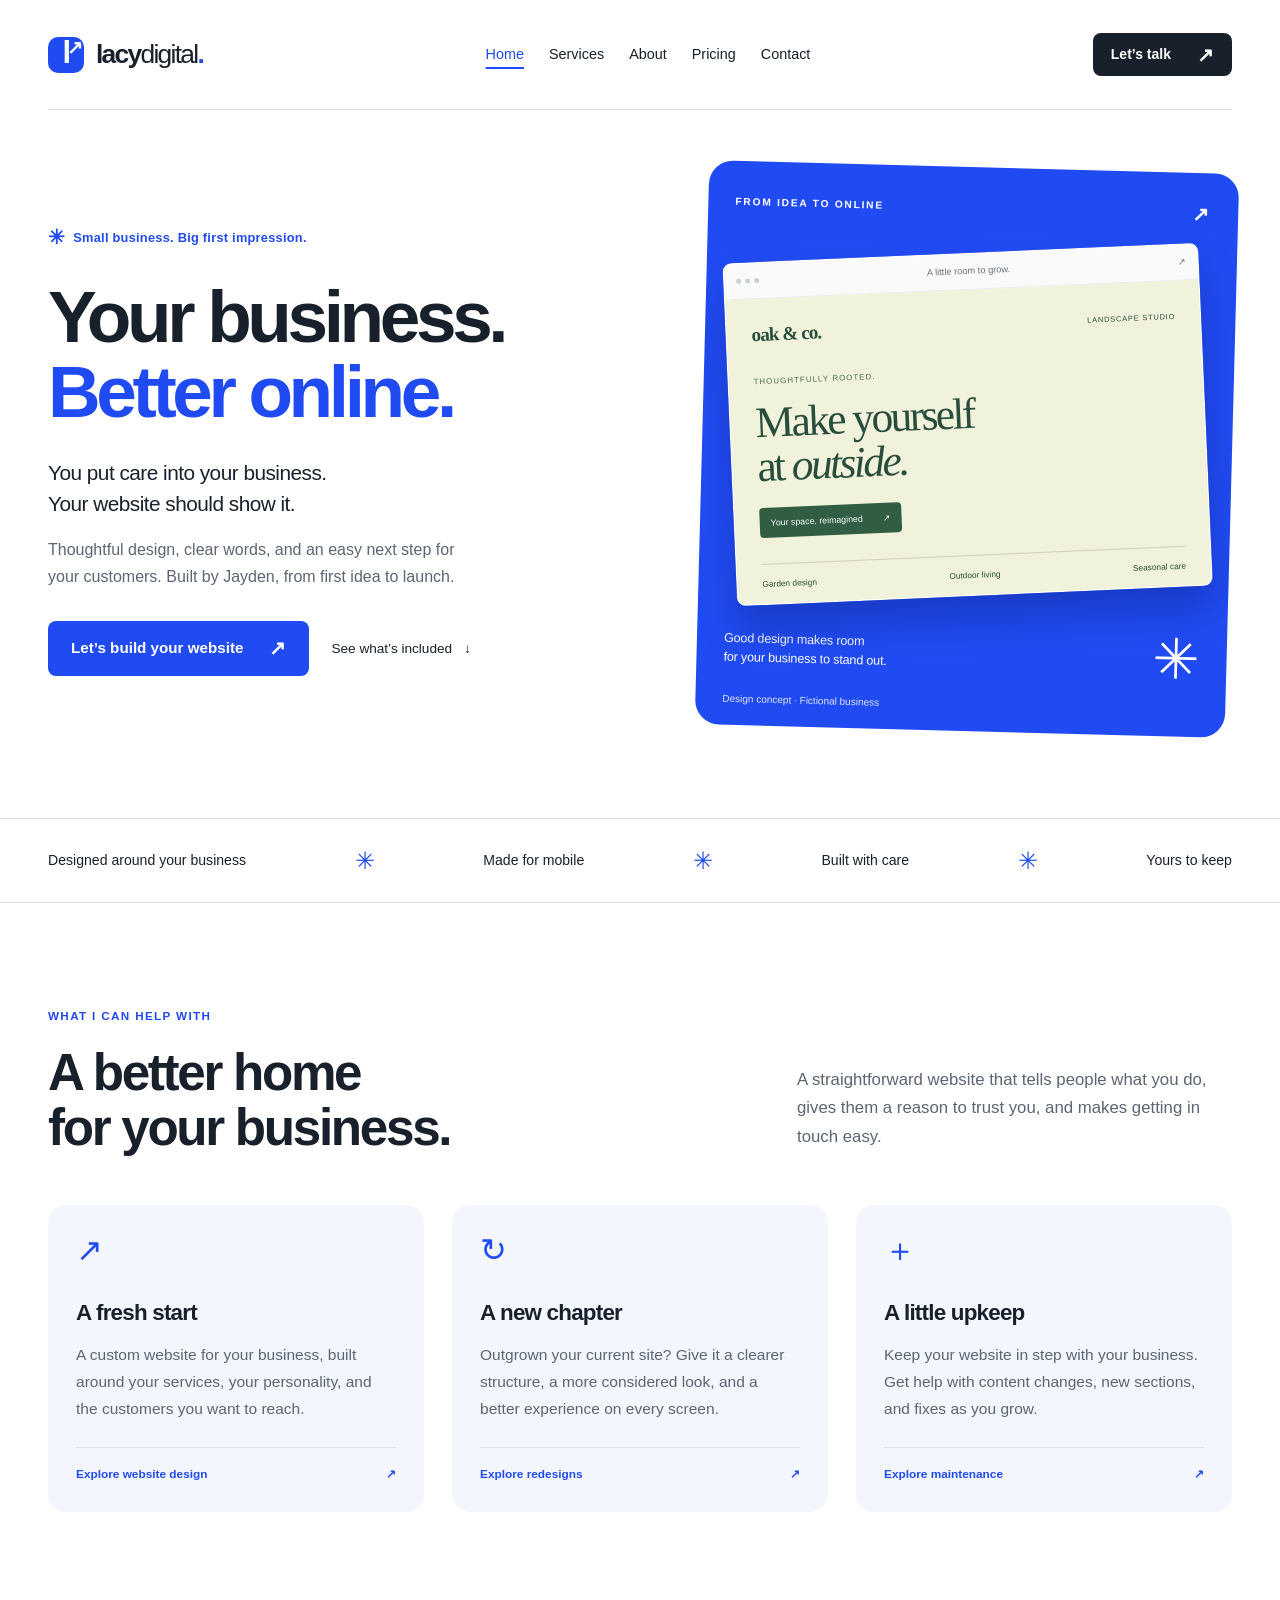
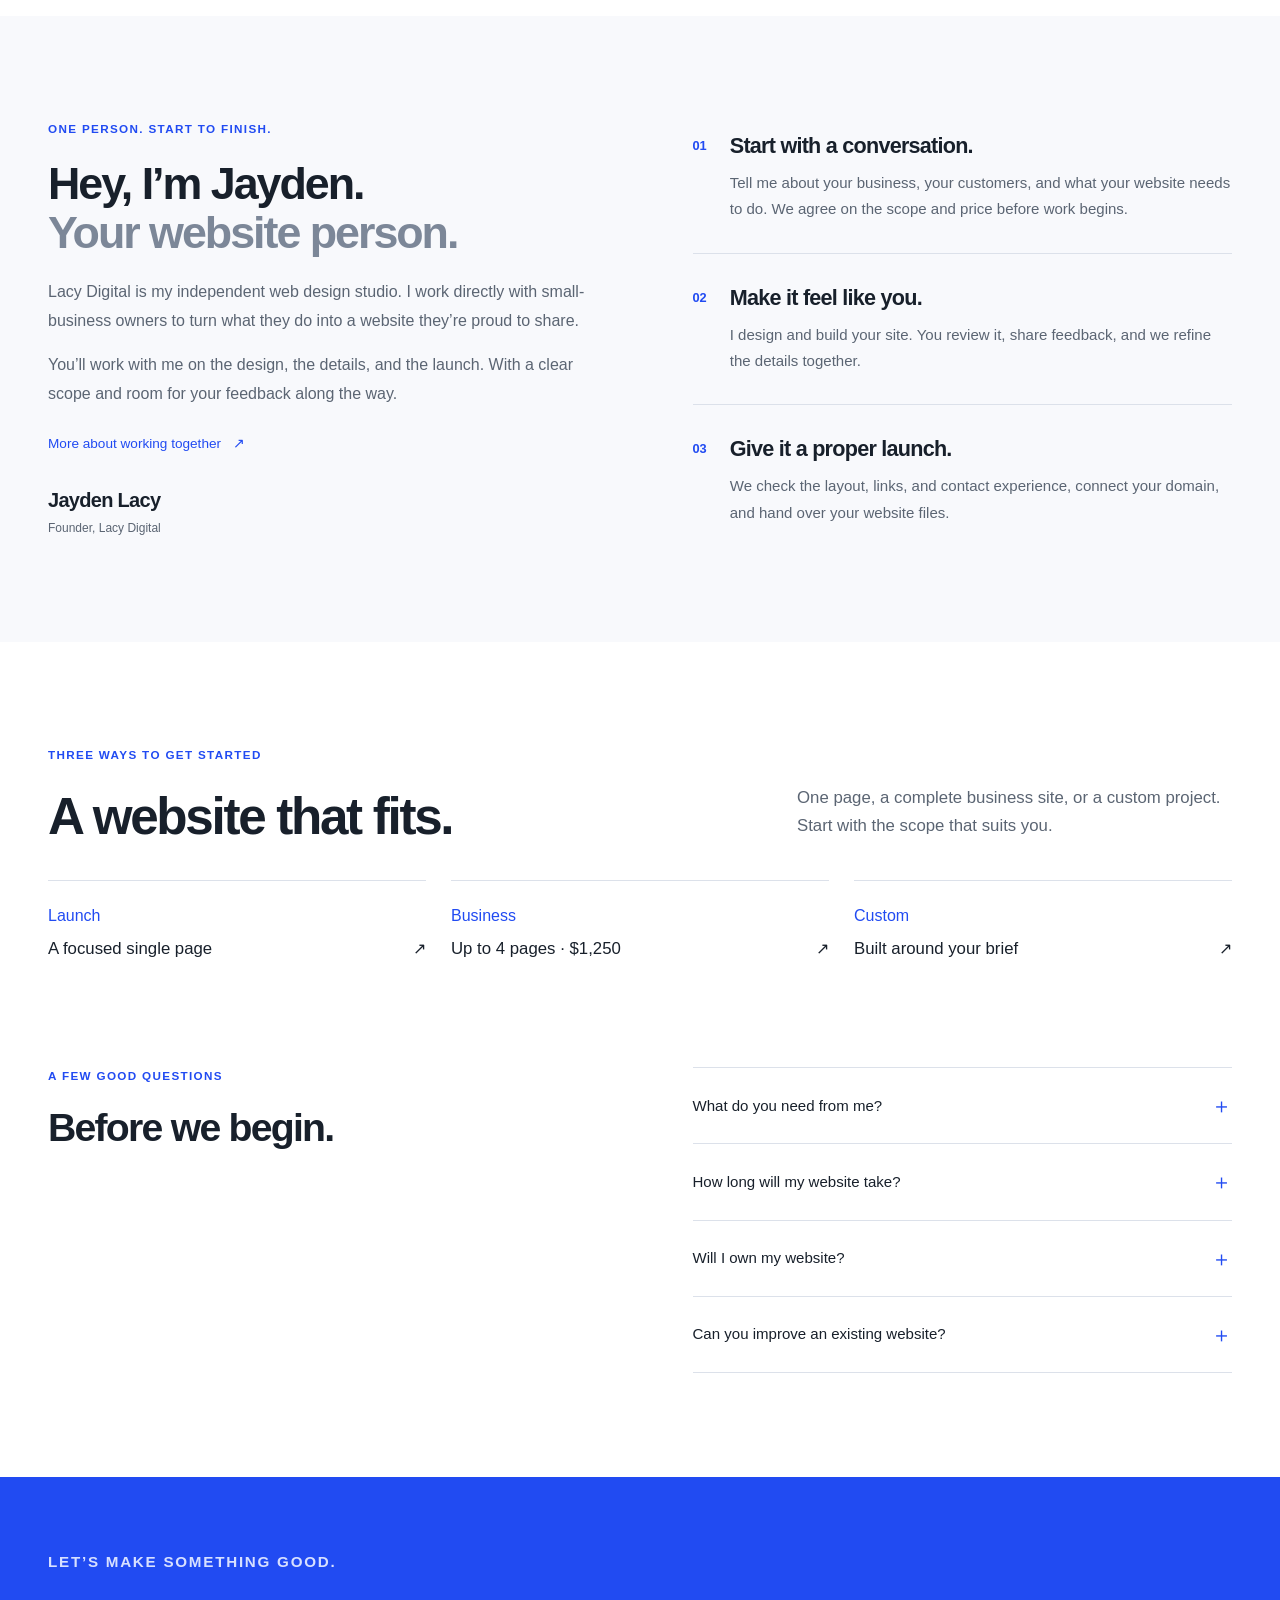
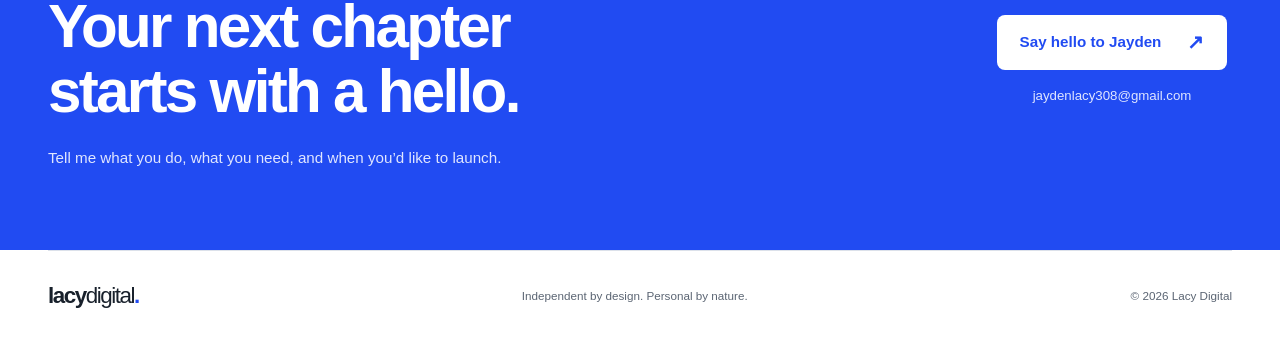
==== index.html @ a9fc3135 "Simplify pages and introduce scope-based website tiers" ====
<!doctype html>
<html lang="en">
  <head>
    <meta charset="utf-8" />
    <meta name="viewport" content="width=device-width, initial-scale=1" />
    <meta name="theme-color" content="#214bf2" />
    <title>Lacy Digital — Thoughtful websites for small businesses</title>
    <meta
      name="description"
      content="Custom website design and development by Jayden Lacy. Clear, mobile-friendly websites for small businesses, with starter projects from $1,250."
    />
    <link
      rel="icon"
      href="data:image/svg+xml,%3Csvg xmlns='http://www.w3.org/2000/svg' viewBox='0 0 40 40'%3E%3Crect width='40' height='40' rx='10' fill='%23214bf2'/%3E%3Cpath d='M12 10v20h17v-6H18V10z' fill='white'/%3E%3C/svg%3E"
    />
    <link rel="stylesheet" href="styles.css" />
  </head>
  <body class="page-index">
    <a class="skip-link" href="#main">Skip to content</a>
    <header class="site-header wrap">
      <a class="brand" href="index.html" aria-label="Lacy Digital home"
        ><span class="brand-icon" aria-hidden="true">l<span>↗</span></span
        >lacy<span class="brand-light">digital</span
        ><span class="brand-period">.</span></a
      >
      <nav aria-label="Main navigation">
        <a href="index.html" aria-current="page">Home</a
        ><a href="services.html">Services</a><a href="about.html">About</a
        ><a href="pricing.html">Pricing</a><a href="contact.html">Contact</a>
      </nav>
      <a
        class="button button-small button-dark"
        href="mailto:jaydenlacy308@gmail.com?subject=Website%20project%20inquiry"
        >Let’s talk <span aria-hidden="true">↗</span></a
      >
    </header>

    <main id="main">
      <section class="hero wrap" aria-labelledby="hero-title">
        <div class="hero-copy">
          <p class="eyebrow">
            <span class="tiny-mark" aria-hidden="true">✳</span> Small business.
            Big first impression.
          </p>
          <h1 id="hero-title">
            Your business.<br /><span>Better online.</span>
          </h1>
          <p class="hero-description">
            You put care into your business.<br />Your website should show it.
          </p>
          <p class="hero-detail">
            Thoughtful design, clear words, and an easy next step for your
            customers. Built by Jayden, from first idea to launch.
          </p>
          <div class="hero-actions">
            <a class="button button-blue" href="#contact"
              >Let’s build your website <span aria-hidden="true">↗</span></a
            ><a class="text-link" href="services.html"
              >See what’s included <span aria-hidden="true">↓</span></a
            >
          </div>
        </div>
        <div
          class="studio-canvas"
          aria-label="An illustrative website design concept for a fictional landscaping business"
        >
          <div class="canvas-label">
            <span>FROM IDEA TO ONLINE</span><span aria-hidden="true">↗</span>
          </div>
          <div class="browser-card">
            <div class="browser-bar">
              <span class="window-dots" aria-hidden="true"
                ><i></i><i></i><i></i></span
              ><span>A little room to grow.</span
              ><span aria-hidden="true">↗</span>
            </div>
            <div class="concept-site">
              <div class="concept-nav">
                <strong>oak & co.</strong><span>LANDSCAPE STUDIO</span>
              </div>
              <div class="concept-hero">
                <p>THOUGHTFULLY ROOTED.</p>
                <h2>Make yourself<br />at <em>outside.</em></h2>
                <span class="concept-pill"
                  >Your space, reimagined
                  <span aria-hidden="true">↗</span></span
                >
              </div>
              <div class="concept-bottom">
                <span>Garden design</span><span>Outdoor living</span
                ><span>Seasonal care</span>
              </div>
            </div>
          </div>
          <div class="canvas-caption">
            <span
              >Good design makes room<br />for your business to stand out.</span
            ><span class="canvas-star" aria-hidden="true">✳</span>
          </div>
          <p class="concept-disclaimer">Design concept · Fictional business</p>
        </div>
      </section>

      <div class="principles-band">
        <div class="wrap principles">
          <span>Designed around your business</span
          ><span class="separator" aria-hidden="true">✳</span
          ><span>Made for mobile</span
          ><span class="separator" aria-hidden="true">✳</span
          ><span>Built with care</span
          ><span class="separator" aria-hidden="true">✳</span
          ><span>Yours to keep</span>
        </div>
      </div>

      <section id="services" class="section wrap">
        <div class="section-heading">
          <p class="eyebrow">WHAT I CAN HELP WITH</p>
          <h2>A better home<br />for your business.</h2>
          <p>
            A straightforward website that tells people what you do, gives them
            a reason to trust you, and makes getting in touch easy.
          </p>
        </div>
        <div class="services-grid">
          <article class="service">
            <div class="service-icon" aria-hidden="true">↗</div>
            <h3>A fresh start</h3>
            <p>
              A custom website for your business, built around your services,
              your personality, and the customers you want to reach.
            </p>
            <a
              class="service-note detail-link"
              href="services.html#new-websites"
              >Explore website design <span aria-hidden="true">↗</span></a
            >
          </article>
          <article class="service">
            <div class="service-icon" aria-hidden="true">↻</div>
            <h3>A new chapter</h3>
            <p>
              Outgrown your current site? Give it a clearer structure, a more
              considered look, and a better experience on every screen.
            </p>
            <a class="service-note detail-link" href="services.html#redesigns"
              >Explore redesigns <span aria-hidden="true">↗</span></a
            >
          </article>
          <article class="service">
            <div class="service-icon" aria-hidden="true">＋</div>
            <h3>A little upkeep</h3>
            <p>
              Keep your website in step with your business. Get help with
              content changes, new sections, and fixes as you grow.
            </p>
            <a class="service-note detail-link" href="services.html#maintenance"
              >Explore maintenance <span aria-hidden="true">↗</span></a
            >
          </article>
        </div>
      </section>

      <section id="approach" class="approach section">
        <div class="wrap approach-layout">
          <div class="approach-intro">
            <p class="eyebrow">ONE PERSON. START TO FINISH.</p>
            <h2>Hey, I’m Jayden.<br /><span>Your website person.</span></h2>
            <p>
              Lacy Digital is my independent web design studio. I work directly
              with small-business owners to turn what they do into a website
              they’re proud to share.
            </p>
            <p>
              You’ll work with me on the design, the details, and the launch.
              With a clear scope and room for your feedback along the way.
            </p>
            <a class="text-link section-detail-link" href="about.html"
              >More about working together <span aria-hidden="true">↗</span></a
            >
            <div class="signature">
              Jayden Lacy <span>Founder, Lacy Digital</span>
            </div>
          </div>
          <ol class="steps">
            <li>
              <span class="step-number">01</span>
              <div>
                <h3>Start with a conversation.</h3>
                <p>
                  Tell me about your business, your customers, and what your
                  website needs to do. We agree on the scope and price before
                  work begins.
                </p>
              </div>
            </li>
            <li>
              <span class="step-number">02</span>
              <div>
                <h3>Make it feel like you.</h3>
                <p>
                  I design and build your site. You review it, share feedback,
                  and we refine the details together.
                </p>
              </div>
            </li>
            <li>
              <span class="step-number">03</span>
              <div>
                <h3>Give it a proper launch.</h3>
                <p>
                  We check the layout, links, and contact experience, connect
                  your domain, and hand over your website files.
                </p>
              </div>
            </li>
          </ol>
        </div>
      </section>

      <section id="pricing" class="section wrap">
        <div class="section-heading">
          <p class="eyebrow">THREE WAYS TO GET STARTED</p>
          <h2>A website that fits.</h2>
          <p>
            One page, a complete business site, or a custom project. Start with
            the scope that suits you.
          </p>
        </div>
        <div class="home-tier-links">
          <a href="pricing.html"
            ><span>Launch</span><strong>A focused single page</strong
            ><span aria-hidden="true">↗</span></a
          ><a href="pricing.html"
            ><span>Business</span><strong>Up to 4 pages · $1,250</strong
            ><span aria-hidden="true">↗</span></a
          ><a href="pricing.html"
            ><span>Custom</span><strong>Built around your brief</strong
            ><span aria-hidden="true">↗</span></a
          >
        </div>
      </section>

      <section class="section wrap faq-layout" aria-labelledby="faq-title">
        <div>
          <p class="eyebrow">A FEW GOOD QUESTIONS</p>
          <h2 id="faq-title">Before we begin.</h2>
        </div>
        <div class="faqs">
          <details>
            <summary>
              What do you need from me?<span aria-hidden="true">＋</span>
            </summary>
            <p>
              Your business details, services, logo if you have one, and any
              photos or copy you’d like to use. We’ll work out what’s missing
              before the project starts.
            </p>
          </details>
          <details>
            <summary>
              How long will my website take?<span aria-hidden="true">＋</span>
            </summary>
            <p>
              We’ll agree on a timeline after reviewing the scope and your
              content. The schedule includes time for you to review the site and
              request revisions.
            </p>
          </details>
          <details>
            <summary>
              Will I own my website?<span aria-hidden="true">＋</span>
            </summary>
            <p>
              Yes. Once the project is paid in full, you receive your website
              files. Your domain and hosting should be in accounts you control.
              Any third-party assets remain subject to their own licenses.
            </p>
          </details>
          <details>
            <summary>
              Can you improve an existing website?<span aria-hidden="true"
                >＋</span
              >
            </summary>
            <p>
              Absolutely. Send the link and tell me what isn’t working for you.
              I’ll review the site and suggest a scope before quoting the work.
            </p>
          </details>
        </div>
      </section>

      <section id="contact" class="contact-section">
        <div class="wrap contact-layout">
          <div>
            <p class="eyebrow">LET’S MAKE SOMETHING GOOD.</p>
            <h2>Your next chapter<br />starts with a hello.</h2>
            <p>
              Tell me what you do, what you need, and when you’d like to launch.
            </p>
          </div>
          <div class="contact-action">
            <a
              class="button button-white"
              href="mailto:jaydenlacy308@gmail.com?subject=Website%20project%20inquiry"
              >Say hello to Jayden <span aria-hidden="true">↗</span></a
            ><a class="email-label" href="mailto:jaydenlacy308@gmail.com"
              >jaydenlacy308@gmail.com</a
            >
          </div>
        </div>
      </section>
    </main>
    <footer class="wrap footer">
      <a class="brand" href="index.html"
        >lacy<span class="brand-light">digital</span
        ><span class="brand-period">.</span></a
      >
      <p>Independent by design. Personal by nature.</p>
      <span>© <span id="year">2026</span> Lacy Digital</span>
    </footer>
    <script src="site.js"></script>
  </body>
</html>
---- styles.css ----
@charset "UTF-8";
:root {
  --blue: #214bf2;
  --ink: #18202b;
  --muted: #5b6573;
  --line: #dce1ea;
  --pale: #f3f6fc;
  --white: #fff;
  --radius: 18px;
  --font: Arial, Helvetica, sans-serif;
}
* {
  box-sizing: border-box;
}
html {
  scroll-behavior: smooth;
  scroll-padding-top: 35px;
}
body {
  margin: 0;
  color: var(--ink);
  background: var(--white);
  font: 16px/1.6 var(--font);
  -webkit-font-smoothing: antialiased;
}
a {
  color: inherit;
  text-decoration: none;
}
button,
a,
summary {
  -webkit-tap-highlight-color: transparent;
}
a:focus-visible,
summary:focus-visible {
  outline: 3px solid var(--blue);
  outline-offset: 6px;
}
::selection {
  background: #cbd6ff;
}
h1,
h2,
h3,
p {
  margin: 0;
}
h1,
h2,
h3 {
  line-height: 1.08;
  letter-spacing: -0.045em;
}
h2 {
  font-size: clamp(2.25rem, 4vw, 3.65rem);
  font-weight: 600;
}
h3 {
  font-size: 1.4rem;
  letter-spacing: -0.035em;
}
p {
  color: var(--muted);
}
[hidden] {
  display: none !important;
}
.wrap {
  width: min(1240px, calc(100% - 96px));
  margin-inline: auto;
}
.skip-link {
  position: absolute;
  left: 20px;
  top: -100px;
  padding: 12px;
  background: var(--ink);
  color: white;
  z-index: 10;
}
.skip-link:focus {
  top: 10px;
}
.site-header {
  height: 110px;
  display: flex;
  align-items: center;
  justify-content: space-between;
  gap: 30px;
}
.brand {
  display: inline-flex;
  align-items: center;
  font-size: 1.65rem;
  line-height: 1;
  font-weight: 750;
  letter-spacing: -0.065em;
}
.brand-light {
  font-weight: 400;
}
.brand-period {
  color: var(--blue);
}
.brand-icon {
  position: relative;
  display: inline-flex;
  align-items: center;
  justify-content: center;
  margin-right: 12px;
  background: var(--blue);
  color: white;
  border-radius: 10px;
  width: 36px;
  height: 36px;
  font-size: 31px;
  line-height: 1;
  font-weight: 800;
  padding-bottom: 5px;
}
.brand-icon span {
  position: absolute;
  font-size: 19px;
  right: 3px;
  top: 1px;
}
.site-header nav {
  display: flex;
  gap: 34px;
  font-size: 0.9rem;
}
.site-header nav a:hover,
.text-link:hover {
  color: var(--blue);
}
.button {
  display: inline-flex;
  justify-content: center;
  align-items: center;
  gap: 26px;
  padding: 16px 23px;
  border-radius: 8px;
  font-size: 0.95rem;
  line-height: 1.5;
  font-weight: 600;
  transition:
    background 0.18s,
    transform 0.18s;
}
.button:hover {
  transform: translateY(-2px);
}
.button span {
  font-size: 1.25rem;
  line-height: 1;
}
.button-small {
  padding: 11px 18px;
  font-size: 0.875rem;
}
.button-dark {
  background: var(--ink);
  color: white;
}
.button-dark:hover {
  background: #344154;
}
.button-blue {
  background: var(--blue);
  color: white;
}
.button-blue:hover {
  background: #173bc9;
}
.button-white {
  background: white;
  color: var(--blue);
}
.button-white:hover {
  background: #ecf0ff;
}
.hero {
  display: grid;
  grid-template-columns: 1.13fr 1fr;
  gap: 55px;
  padding-top: 57px;
  padding-bottom: 87px;
  align-items: center;
}
.eyebrow {
  font-size: 0.73rem;
  letter-spacing: 0.115em;
  font-weight: 700;
  color: var(--blue);
  line-height: 1.5;
}
.hero .eyebrow {
  font-size: 0.8rem;
  letter-spacing: 0.02em;
  display: flex;
  align-items: center;
  gap: 8px;
}
.tiny-mark {
  font-size: 1.25rem;
}
.hero h1 {
  font-size: clamp(3.6rem, 5.7vw, 5.2rem);
  line-height: 1.02;
  font-weight: 600;
  letter-spacing: -0.06em;
  margin: 28px 0;
}
.hero h1 > span {
  color: var(--blue);
}
.hero-description {
  font-size: 1.3rem;
  line-height: 1.5;
  color: var(--ink);
  letter-spacing: -0.025em;
}
.hero-detail {
  max-width: 420px;
  margin-top: 16px;
  font-size: 1rem;
  line-height: 1.7;
}
.hero-actions {
  display: flex;
  align-items: center;
  flex-wrap: wrap;
  gap: 22px;
  margin-top: 31px;
}
.text-link {
  font-size: 0.85rem;
  display: inline-flex;
  gap: 12px;
  align-items: center;
}
.studio-canvas {
  background: var(--blue);
  border-radius: 24px;
  min-height: 470px;
  padding: 25px 27px 18px;
  position: relative;
  overflow: hidden;
  color: white;
  transform: rotate(1.5deg);
}
.canvas-label {
  display: flex;
  align-items: center;
  justify-content: space-between;
  font-size: 0.64rem;
  font-weight: 600;
  letter-spacing: 0.17em;
  margin-bottom: 29px;
}
.canvas-label > span:last-child {
  font-size: 1.25rem;
}
.browser-card {
  background: white;
  border: 1px solid #ffffff6b;
  border-radius: 9px;
  overflow: hidden;
  box-shadow: 0 24px 35px #0c207859;
  transform: rotate(-4deg);
  color: var(--ink);
}
.browser-bar {
  background: #fafafa;
  display: flex;
  align-items: center;
  justify-content: space-between;
  padding: 10px 12px;
  font-size: 0.58rem;
  color: #6b7078;
  border-bottom: 1px solid #ebebeb;
}
.window-dots {
  display: flex;
  gap: 4px;
}
.window-dots i {
  display: block;
  background: #cbd0d3;
  width: 5px;
  height: 5px;
  border-radius: 50%;
}
.concept-site {
  background: #f1f2db;
  padding: 21px 25px 0;
  color: #294d3c;
}
.concept-nav {
  display: flex;
  justify-content: space-between;
  align-items: center;
}
.concept-nav strong {
  font-size: 1.2rem;
  font-family: Georgia, serif;
  letter-spacing: -0.05em;
}
.concept-nav > span {
  font-size: 0.47rem;
  letter-spacing: 0.1em;
}
.concept-hero {
  padding: 25px 0 26px;
}
.concept-hero p {
  color: #476b4e;
  font-size: 0.49rem;
  letter-spacing: 0.14em;
}
.concept-hero h2 {
  font-size: clamp(2rem, 3.4vw, 3.2rem);
  font-family: Georgia, serif;
  font-weight: 400;
  letter-spacing: -0.06em;
  line-height: 1.02;
  margin: 12px 0 19px;
}
.concept-hero em {
  font-weight: 400;
}
.concept-pill {
  display: inline-flex;
  gap: 20px;
  padding: 8px 11px;
  border-radius: 4px;
  color: white;
  background: #315d43;
  font-size: 0.55rem;
}
.concept-bottom {
  display: flex;
  gap: 15px;
  justify-content: space-between;
  border-top: 1px solid #315d4333;
  padding: 13px 0;
  font-size: 0.52rem;
}
.canvas-caption {
  margin-top: 30px;
  display: flex;
  align-items: center;
  justify-content: space-between;
  font-size: 0.79rem;
  line-height: 1.5;
  letter-spacing: -0.015em;
}
.canvas-star {
  font-size: 3.5rem;
  line-height: 1;
}
.concept-disclaimer {
  font-size: 0.625rem;
  color: #dfe5ff;
  margin-top: 15px;
}
.principles-band {
  border-block: 1px solid var(--line);
}
.principles {
  display: flex;
  align-items: center;
  justify-content: space-between;
  gap: 20px;
  min-height: 83px;
  font-size: 0.88rem;
  font-weight: 500;
}
.separator {
  font-size: 1.5rem;
  color: var(--blue);
}
.section {
  padding-block: 104px;
}
.section-heading {
  display: grid;
  grid-template-columns: 1fr 1fr;
  gap: 20px 80px;
  align-items: end;
}
.section-heading .eyebrow {
  grid-column: 1/-1;
}
.section-heading > p:last-child {
  max-width: 435px;
  justify-self: end;
  font-size: 1.05rem;
  line-height: 1.7;
  padding-bottom: 4px;
}
.services-grid {
  display: grid;
  grid-template-columns: repeat(3, 1fr);
  gap: 28px;
  margin-top: 50px;
}
.service {
  padding: 29px 28px 28px;
  background: var(--pale);
  border-radius: var(--radius);
}
.service-icon {
  color: var(--blue);
  font-size: 2rem;
  margin-bottom: 35px;
  line-height: 1;
}
.service h3 {
  margin-bottom: 15px;
}
.service p {
  font-size: 0.97rem;
  line-height: 1.75;
}
.service-note {
  display: block;
  border-top: 1px solid var(--line);
  margin-top: 25px;
  padding-top: 17px;
  font-size: 0.74rem;
  color: #495469;
}
.approach {
  background: #f8f9fc;
}
.approach-layout {
  display: grid;
  grid-template-columns: 1fr 1fr;
  gap: 105px;
  align-items: center;
}
.approach-intro h2 {
  font-size: clamp(2.2rem, 3.5vw, 3.1rem);
  margin: 22px 0;
}
.approach-intro h2 > span {
  color: #7c8798;
}
.approach-intro > p:not(.eyebrow) {
  font-size: 1rem;
  line-height: 1.8;
  margin-top: 15px;
}
.signature {
  font-size: 1.25rem;
  font-weight: 600;
  letter-spacing: -0.035em;
  margin-top: 28px;
}
.signature span {
  display: block;
  font-size: 0.75rem;
  font-weight: 400;
  letter-spacing: 0;
  color: var(--muted);
  margin-top: 3px;
}
.steps {
  list-style: none;
  margin: 0;
  padding: 0;
}
.steps li {
  display: flex;
  gap: 23px;
  padding: 30px 0;
  border-bottom: 1px solid var(--line);
}
.steps li:first-child {
  padding-top: 0;
}
.steps li:last-child {
  border-bottom: 0;
  padding-bottom: 0;
}
.step-number {
  font-size: 0.8rem;
  color: var(--blue);
  padding-top: 4px;
  font-weight: 600;
}
.steps h3 {
  font-size: 1.35rem;
  line-height: 1.3;
  margin-bottom: 10px;
}
.steps p {
  font-size: 0.94rem;
  line-height: 1.75;
}
.pricing-layout {
  display: grid;
  grid-template-columns: 1fr 1fr;
  gap: 105px;
  align-items: center;
}
.pricing-intro h2 {
  margin: 23px 0;
}
.pricing-intro > p:not(.eyebrow) {
  max-width: 400px;
  font-size: 1.05rem;
  line-height: 1.8;
}
.pricing-intro .pricing-footnote {
  font-size: 0.83rem !important;
  margin-top: 29px;
  line-height: 1.65 !important;
}
.price-card {
  border: 1px solid #b8c8fd;
  border-radius: var(--radius);
  padding: 32px;
  background: linear-gradient(150deg, #f1f5ff, white 60%);
  box-shadow: 0 10px 35px #14295208;
}
.price-card-top h3 {
  font-size: 1.22rem;
}
.price-card-top > span {
  display: inline-block;
  color: var(--blue);
  font-size: 0.65rem;
  letter-spacing: 0.1em;
  font-weight: 700;
  margin-top: 12px;
}
.price {
  font-size: 3.75rem;
  letter-spacing: -0.07em;
  line-height: 1.2;
  color: var(--ink);
  font-weight: 600;
  margin: 19px 0 5px;
}
.price > span {
  font-size: 0.9rem;
  letter-spacing: 0;
  font-weight: 400;
  color: var(--muted);
}
.price-subtitle {
  font-size: 0.9rem;
}
.included {
  list-style: none;
  padding: 18px 0;
  margin: 0;
}
.included li {
  display: flex;
  gap: 11px;
  font-size: 0.86rem;
  padding: 6px 0;
  line-height: 1.6;
}
.included li:before {
  content: "✓";
  color: var(--blue);
  font-weight: bold;
}
.price-card .button {
  display: flex;
}
.payment-note {
  font-size: 0.73rem;
  text-align: center;
  margin-top: 13px;
}
.faq-layout {
  padding-top: 0;
  display: grid;
  grid-template-columns: 1fr 1fr;
  gap: 105px;
}
.faq-layout h2 {
  font-size: 2.45rem;
  margin-top: 22px;
}
.faqs details {
  border-bottom: 1px solid var(--line);
}
.faqs details:first-child {
  border-top: 1px solid var(--line);
}
.faqs summary {
  list-style: none;
  cursor: pointer;
  display: flex;
  align-items: center;
  justify-content: space-between;
  gap: 15px;
  padding: 22px 0;
  font-size: 0.94rem;
  font-weight: 500;
  line-height: 1.5;
}
.faqs summary::-webkit-details-marker {
  display: none;
}
.faqs summary > span {
  font-size: 1.3rem;
  color: var(--blue);
  transition: transform 0.15s;
}
.faqs details[open] summary > span {
  transform: rotate(45deg);
}
.faqs details p {
  padding: 0 25px 23px 0;
  font-size: 0.91rem;
  line-height: 1.75;
}
.contact-section {
  background: var(--blue);
  padding: 74px 0 80px;
  color: white;
}
.contact-layout {
  display: flex;
  justify-content: space-between;
  align-items: center;
  gap: 50px;
}
.contact-section .eyebrow {
  color: #d7e0ff;
}
.contact-section h2 {
  font-size: clamp(2.5rem, 4.7vw, 4.2rem);
  margin: 21px 0;
}
.contact-section p {
  color: #e0e6ff;
  font-size: 0.95rem;
}
.contact-action {
  display: flex;
  flex-direction: column;
  align-items: center;
  gap: 15px;
  min-width: 240px;
}
.email-label {
  font-size: 0.83rem;
  color: #e0e6ff;
  overflow-wrap: anywhere;
}
.footer {
  display: flex;
  gap: 25px;
  justify-content: space-between;
  align-items: center;
  padding-block: 34px;
}
.footer .brand {
  font-size: 1.4rem;
}
.footer p,
.footer > span {
  font-size: 0.73rem;
  color: var(--muted);
}
@media (min-width: 1450px) {
  .hero {
    gap: 80px;
  }
  .studio-canvas {
    min-height: 490px;
  }
  .concept-hero {
    padding-block: 32px;
  }
}
@media (max-width: 1050px) {
  .wrap {
    width: calc(100% - 64px);
  }
  .hero {
    gap: 35px;
    padding-top: 40px;
  }
  .hero h1 {
    font-size: 4rem;
  }
  .hero-actions {
    gap: 15px;
  }
  .studio-canvas {
    padding: 22px;
    min-height: 425px;
  }
  .concept-site {
    padding: 18px 18px 0;
  }
  .concept-nav > span {
    display: none;
  }
  .canvas-caption {
    margin-top: 28px;
  }
  .approach-layout,
  .pricing-layout,
  .faq-layout {
    gap: 55px;
  }
  .services-grid {
    gap: 18px;
  }
  .service {
    padding: 25px 22px;
  }
  .principles {
    font-size: 0.78rem;
    gap: 12px;
  }
  .section {
    padding-block: 80px;
  }
  .faq-layout {
    padding-top: 0;
  }
  .section-heading {
    gap: 20px 50px;
  }
  .footer p {
    display: none;
  }
}
@media (max-width: 760px) {
  .wrap {
    width: calc(100% - 40px);
  }
  .site-header {
    height: 87px;
    gap: 15px;
  }
  .site-header nav {
    display: none;
  }
  .site-header .brand {
    font-size: 1.4rem;
  }
  .brand-icon {
    height: 31px;
    width: 31px;
    margin-right: 8px;
    font-size: 26px;
  }
  .brand-icon span {
    font-size: 16px;
  }
  .site-header .button {
    padding: 10px 13px;
  }
  .hero {
    grid-template-columns: 1fr;
    padding-top: 37px;
    padding-bottom: 50px;
    gap: 47px;
  }
  .hero h1 {
    font-size: clamp(3.25rem, 10.5vw, 4.8rem);
    margin: 22px 0;
  }
  .hero-description {
    font-size: 1.2rem;
  }
  .hero-detail {
    max-width: 460px;
  }
  .hero-actions {
    gap: 20px;
    margin-top: 25px;
  }
  .studio-canvas {
    width: min(100% - 8px, 500px);
    justify-self: center;
    min-height: 0;
    padding: 23px 25px 17px;
    transform: rotate(1deg);
  }
  .canvas-label {
    margin-bottom: 24px;
  }
  .concept-nav > span {
    display: block;
  }
  .concept-site {
    padding: 21px 25px 0;
  }
  .concept-hero {
    padding-block: 25px;
  }
  .concept-hero h2 {
    font-size: 3rem;
  }
  .canvas-caption {
    margin-top: 27px;
  }
  .concept-bottom {
    font-size: 0.54rem;
  }
  .principles {
    display: grid;
    grid-template-columns: 1fr 1fr;
    padding-block: 23px;
    gap: 12px 15px;
    font-size: 0.76rem;
  }
  .separator {
    display: none;
  }
  .principles > span:not(.separator):before {
    content: "✳";
    color: var(--blue);
    margin-right: 7px;
  }
  .section {
    padding-block: 64px;
  }
  .section-heading {
    display: block;
  }
  .section-heading h2 {
    margin: 20px 0;
  }
  .section-heading > p:last-child {
    max-width: 100%;
    font-size: 1rem;
  }
  .services-grid {
    grid-template-columns: 1fr;
    gap: 16px;
    margin-top: 30px;
  }
  .service {
    padding: 25px;
  }
  .service-icon {
    margin-bottom: 22px;
  }
  .service-note {
    margin-top: 20px;
  }
  .approach-layout,
  .pricing-layout,
  .faq-layout {
    grid-template-columns: 1fr;
    gap: 37px;
  }
  .approach-intro h2 {
    font-size: 2.5rem;
  }
  .steps li {
    padding: 25px 0;
  }
  .pricing-intro > p:not(.eyebrow) {
    max-width: 100%;
    font-size: 1rem;
  }
  .price-card {
    padding: 27px;
  }
  .faq-layout {
    padding-top: 0;
  }
  .faq-layout h2 {
    font-size: 2.4rem;
  }
  .contact-section {
    padding: 55px 0;
  }
  .contact-layout {
    display: block;
  }
  .contact-section h2 {
    font-size: 2.8rem;
  }
  .contact-action {
    margin-top: 30px;
    align-items: flex-start;
  }
  .footer {
    padding-block: 27px;
  }
  .footer > span {
    font-size: 0.68rem;
  }
}
@media (prefers-reduced-motion: reduce) {
  html {
    scroll-behavior: auto;
  }
  *,
  *:before,
  *:after {
    transition: none !important;
  }
  .button:hover {
    transform: none;
  }
}

/* Shared page structure and navigation. */
body {
  min-height: 100vh;
  display: flex;
  flex-direction: column;
}
main {
  flex: 1;
}
.site-header {
  border-bottom: 1px solid var(--line);
}
.site-header nav {
  gap: 25px;
}
.site-header nav a[aria-current="page"] {
  color: var(--blue);
  text-decoration: underline;
  text-underline-offset: 8px;
  text-decoration-thickness: 2px;
}
.section h1 {
  font-size: clamp(2.5rem, 4.5vw, 4rem);
  font-weight: 600;
}
.section-heading h1 {
  grid-column: 1;
}
.approach-intro h1,
.pricing-intro h1 {
  margin: 22px 0;
}
.approach-intro h1 span {
  color: #7c8798;
}
.page-next {
  display: flex;
  justify-content: space-between;
  align-items: center;
  gap: 24px;
  padding-block: 32px 72px;
}
.home-links {
  display: grid;
  grid-template-columns: repeat(3, 1fr);
  gap: 28px;
  padding-bottom: 52px;
}
.home-links > a {
  border-top: 1px solid var(--line);
  padding-top: 22px;
}
.home-links > a > span {
  color: var(--muted);
  font-size: 0.85rem;
}
.home-links strong {
  display: flex;
  justify-content: space-between;
  gap: 15px;
  font-size: 1rem;
  font-weight: 500;
  margin-top: 7px;
}
.home-links a:hover strong {
  color: var(--blue);
}
.contact-section h1 {
  font-size: clamp(2.5rem, 4.7vw, 4.2rem);
  margin: 21px 0;
}
.page-contact .contact-section {
  margin-top: 35px;
}
.inquiry-guide {
  display: grid;
  grid-template-columns: 1fr 1fr;
  gap: 70px;
}
.inquiry-guide h2 {
  font-size: 2.5rem;
  margin-top: 22px;
}
.inquiry-guide ul {
  padding-left: 20px;
  color: var(--muted);
}
.inquiry-guide li {
  margin-block: 10px;
}
.footer {
  border-top: 1px solid var(--line);
}
@media (max-width: 760px) {
  .site-header {
    height: auto;
    padding-block: 22px 18px;
    flex-wrap: wrap;
  }
  .site-header nav {
    display: flex;
    order: 3;
    width: 100%;
    justify-content: space-between;
    gap: 10px;
    padding-top: 14px;
    font-size: 0.85rem;
  }
  .section-heading h1 {
    margin: 20px 0;
  }
  .page-next {
    flex-direction: column;
    align-items: flex-start;
    padding-block: 10px 50px;
  }
  .home-links {
    grid-template-columns: 1fr;
    gap: 24px;
  }
  .inquiry-guide {
    grid-template-columns: 1fr;
    gap: 28px;
  }
  .page-contact .contact-section {
    margin-top: 20px;
  }
  .page-about .approach {
    margin-top: 20px;
  }
}

/* Overview sections link into fuller service and project information. */
.detail-link {
  display: flex;
  align-items: center;
  justify-content: space-between;
  gap: 12px;
  color: var(--blue);
  font-weight: 600;
}
.detail-link:hover {
  text-decoration: underline;
  text-underline-offset: 4px;
}
.section-detail-link {
  color: var(--blue);
  margin-top: 25px;
}
.detail-section {
  display: grid;
  grid-template-columns: 1fr 1fr;
  gap: 90px;
  padding-block: 75px;
  border-top: 1px solid var(--line);
}
.detail-section h2 {
  font-size: clamp(2.2rem, 3.6vw, 3.2rem);
  margin: 20px 0;
}
.detail-section p {
  line-height: 1.8;
}
.detail-content h3 {
  font-size: 1.2rem;
  margin-bottom: 12px;
}
.detail-content > p {
  margin-bottom: 30px;
}
.detail-content > p:last-child {
  margin-bottom: 0;
}
.detail-deliverables {
  padding: 25px;
  border-radius: 12px;
  background: var(--pale);
}
.detail-deliverables ul {
  padding-left: 20px;
  margin-bottom: 0;
  color: var(--muted);
}
.detail-deliverables li {
  margin-top: 9px;
}
.detail-deliverables p + p {
  margin-top: 15px;
}
@media (max-width: 760px) {
  .detail-section {
    grid-template-columns: 1fr;
    gap: 30px;
    padding-block: 50px;
  }
  .detail-deliverables {
    padding: 22px;
  }
}

.about-hero {
  display: grid;
  grid-template-columns: 1.1fr 1fr;
  gap: 85px;
  padding-block: 85px;
  align-items: center;
}
.about-hero h1 {
  font-size: clamp(3rem, 5vw, 4.75rem);
  margin: 25px 0;
  font-weight: 600;
}
.about-hero h1 span {
  color: var(--blue);
}
.about-hero .about-lead {
  font-size: 1.25rem;
  color: var(--ink);
  margin-bottom: 18px;
}
.about-hero .button {
  margin-top: 28px;
}
.studio-note {
  background: var(--pale);
  border-radius: 20px;
  padding: 38px;
  border-top: 5px solid var(--blue);
}
.studio-note h2 {
  font-size: 2.4rem;
  margin: 24px 0;
}
.studio-note p + p {
  margin-top: 18px;
}
.about-values {
  background: var(--ink);
  color: white;
  padding-block: 65px;
}
.about-values .eyebrow {
  color: #abbcff;
}
.values-grid {
  display: grid;
  grid-template-columns: repeat(3, 1fr);
  gap: 40px;
  margin-top: 32px;
}
.values-grid h2 {
  font-size: 1.5rem;
  letter-spacing: -0.03em;
  margin-bottom: 18px;
}
.values-grid p {
  color: #d0d7e3;
}
.project-stages {
  padding: 0;
  margin: 0;
  list-style: none;
  counter-reset: stage;
}
.project-stages li {
  counter-increment: stage;
  border-bottom: 1px solid var(--line);
  padding: 0 0 25px 36px;
  margin-bottom: 25px;
  position: relative;
}
.project-stages li:before {
  content: counter(stage, decimal-leading-zero);
  position: absolute;
  left: 0;
  top: 0;
  color: var(--blue);
  font-size: 0.8rem;
}
.project-stages h3 {
  font-size: 1.2rem;
  margin-bottom: 12px;
}
.project-stages span {
  display: block;
  margin-top: 15px;
  font-size: 0.875rem;
  color: var(--blue);
}
.service-example {
  margin: 35px 0;
  padding: 28px;
  border-left: 3px solid var(--blue);
  background: var(--pale);
}
.service-example h3 {
  margin-top: 15px;
}
.service-example p + p {
  margin-top: 15px;
}
.service-checklist {
  color: var(--muted);
  padding-left: 20px;
  margin-bottom: 30px;
}
.service-checklist li {
  margin-bottom: 12px;
}
.detail-deliverables + .service-example {
  margin-top: 30px;
}
@media (max-width: 760px) {
  .about-hero {
    grid-template-columns: 1fr;
    gap: 35px;
    padding-block: 45px;
  }
  .studio-note {
    padding: 27px;
  }
  .studio-note h2 {
    font-size: 2rem;
  }
  .values-grid {
    grid-template-columns: 1fr;
    gap: 30px;
  }
  .about-values {
    padding-block: 45px;
  }
  .service-example {
    padding: 22px;
  }
}

/* Compact package comparison and personal profile. */
.tier-intro > h1 {
  margin: 22px 0;
}
.tier-intro > p:not(.eyebrow) {
  max-width: 620px;
}
.tier-grid {
  display: grid;
  grid-template-columns: repeat(3, 1fr);
  gap: 22px;
  margin-top: 42px;
}
.tier {
  display: flex;
  flex-direction: column;
  padding: 30px;
  border: 1px solid var(--line);
  border-radius: 16px;
}
.tier-featured {
  border-color: var(--blue);
  background: #f5f7ff;
}
.tier h2 {
  font-size: 1.65rem;
  margin: 20px 0 15px;
  letter-spacing: -0.04em;
}
.tier-price {
  font-size: 1.85rem;
  color: var(--ink);
  font-weight: 600;
  margin-top: 26px;
  letter-spacing: -0.04em;
}
.tier-price span {
  display: block;
  font-size: 0.8rem;
  color: var(--muted);
  font-weight: 400;
  letter-spacing: 0;
  margin-top: 5px;
}
.tier ul {
  padding-left: 20px;
  margin: 22px 0 28px;
  flex: 1;
  font-size: 0.93rem;
}
.tier li {
  margin-bottom: 10px;
}
.tier .button {
  font-size: 0.875rem;
}
.shared-inclusions {
  padding-block: 30px;
  margin-top: 25px;
}
.shared-inclusions h2 {
  font-size: 1.2rem;
  margin-bottom: 12px;
}
.tier-faq {
  max-width: 800px;
}
.about-simple {
  display: grid;
  grid-template-columns: 1.2fr 1fr;
  gap: 100px;
  align-items: center;
  padding-block: 85px;
}
.about-simple h1 {
  font-size: clamp(3rem, 5vw, 4.6rem);
  margin: 22px 0;
}
.about-simple .about-lead {
  font-size: 1.3rem;
  color: var(--ink);
  margin-bottom: 18px;
}
.about-simple .button {
  margin-top: 28px;
}
.about-connect {
  padding: 30px;
  background: var(--pale);
  border-radius: 16px;
}
.about-connect > a {
  display: flex;
  justify-content: space-between;
  align-items: center;
  gap: 20px;
  padding: 22px 0;
  border-bottom: 1px solid var(--line);
}
.about-connect > a:last-child {
  border: 0;
  padding-bottom: 0;
}
.about-connect small {
  display: block;
  font-size: 0.875rem;
  color: var(--muted);
  margin-top: 4px;
  overflow-wrap: anywhere;
}
.about-connect a:hover {
  color: var(--blue);
}
.about-working {
  padding-block: 35px 75px;
  border-top: 1px solid var(--line);
}
.about-working > h2 {
  font-size: 1.7rem;
  margin-bottom: 30px;
}
.about-working > div {
  display: grid;
  grid-template-columns: repeat(3, 1fr);
  gap: 40px;
}
.about-working h3 {
  font-size: 1.2rem;
  margin-bottom: 12px;
}
.home-tier-links {
  display: grid;
  grid-template-columns: repeat(3, 1fr);
  gap: 25px;
  margin-top: 35px;
}
.home-tier-links a {
  border-top: 1px solid var(--line);
  padding-top: 22px;
  display: grid;
  gap: 8px;
  grid-template-columns: 1fr auto;
}
.home-tier-links a > span:first-child {
  grid-column: 1/-1;
  color: var(--blue);
}
.home-tier-links strong {
  font-size: 1.05rem;
  font-weight: 500;
}
.home-tier-links a:hover strong {
  color: var(--blue);
}
.service-disclosure .detail-content {
  padding-top: 24px;
}
.service-disclosure details p {
  padding: 0;
}
.service-disclosure .detail-content > p {
  margin-bottom: 26px;
}
@media (max-width: 900px) {
  .tier-grid {
    grid-template-columns: 1fr;
  }
  .about-simple {
    gap: 40px;
  }
  .tier {
    padding: 27px;
  }
}
@media (max-width: 760px) {
  .about-simple {
    grid-template-columns: 1fr;
    padding-block: 50px;
  }
  .about-working > div,
  .home-tier-links {
    grid-template-columns: 1fr;
    gap: 25px;
  }
  .about-connect {
    padding: 25px;
  }
  .about-simple h1 {
    font-size: 3rem;
  }
}
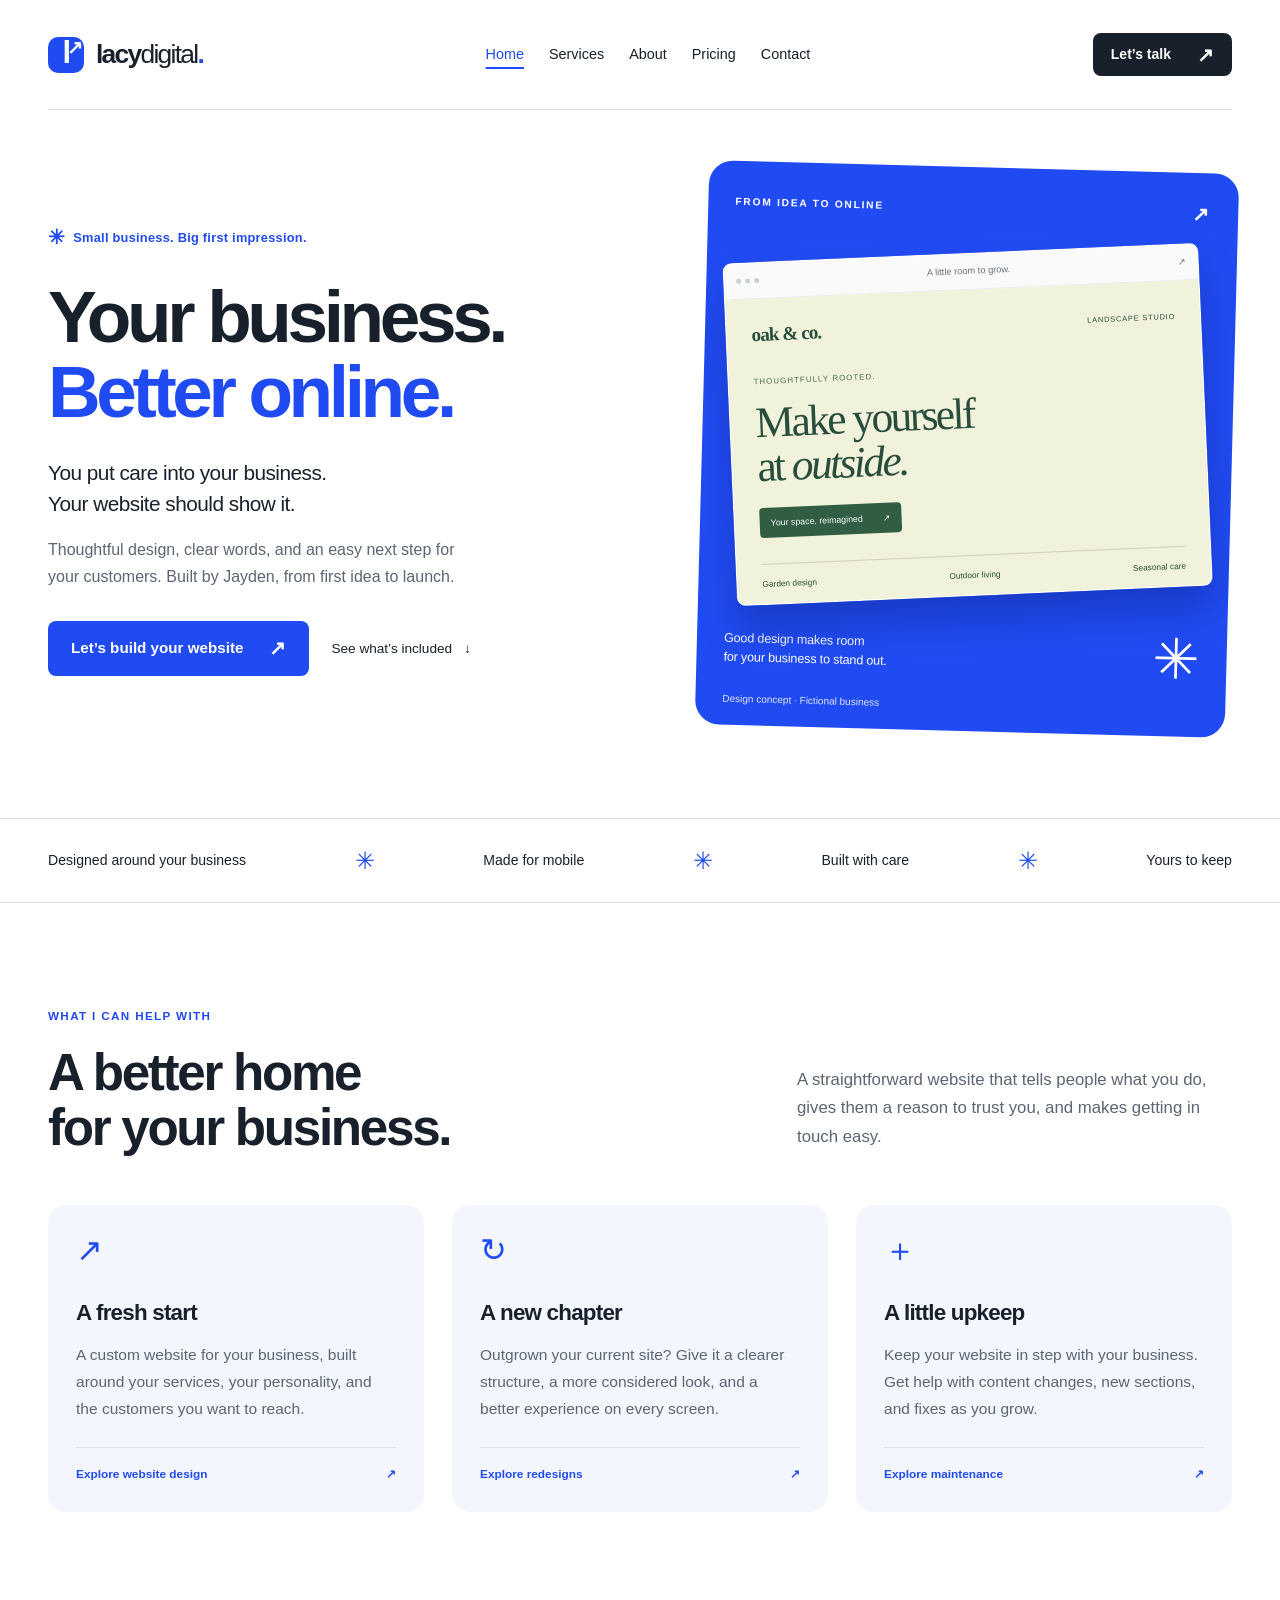
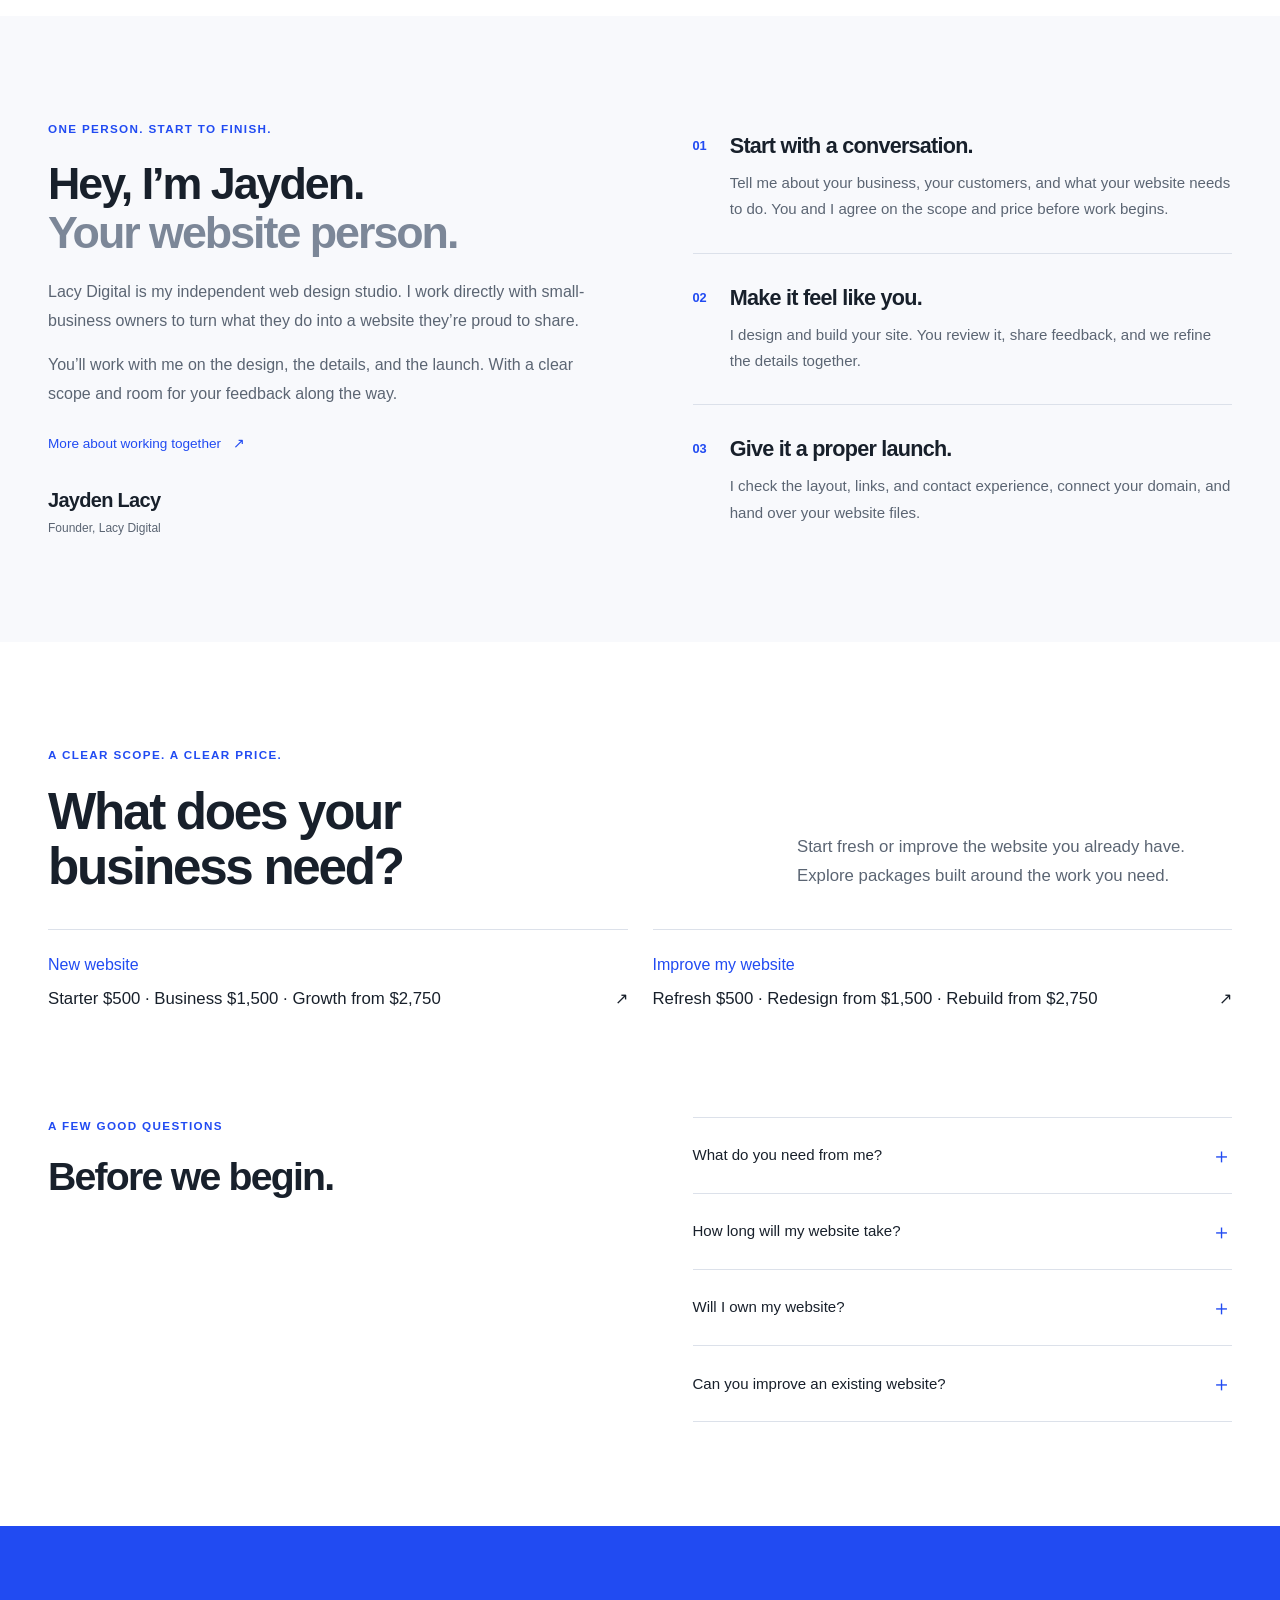
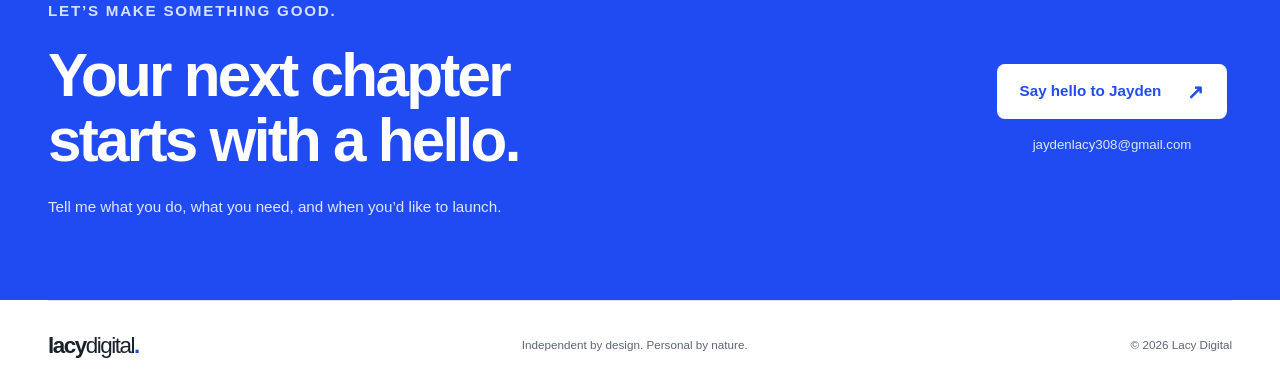
==== commit 6564f3d3: "Add scoped new-site and redesign packages with guided email inquiries" ====
--- a/index.html
+++ b/index.html
@@ -7,7 +7,7 @@
     <title>Lacy Digital — Thoughtful websites for small businesses</title>
     <meta
       name="description"
-      content="Custom website design and development by Jayden Lacy. Clear, mobile-friendly websites for small businesses, with starter projects from $1,250."
+      content="Custom website design and development by Jayden Lacy. Clear, mobile-friendly websites for small businesses, with starter projects from $500."
     />
     <link
       rel="icon"
@@ -189,8 +189,8 @@
                 <h3>Start with a conversation.</h3>
                 <p>
                   Tell me about your business, your customers, and what your
-                  website needs to do. We agree on the scope and price before
-                  work begins.
+                  website needs to do. You and I agree on the scope and price
+                  before work begins.
                 </p>
               </div>
             </li>
@@ -209,7 +209,7 @@
               <div>
                 <h3>Give it a proper launch.</h3>
                 <p>
-                  We check the layout, links, and contact experience, connect
+                  I check the layout, links, and contact experience, connect
                   your domain, and hand over your website files.
                 </p>
               </div>
@@ -220,22 +220,22 @@
 
       <section id="pricing" class="section wrap">
         <div class="section-heading">
-          <p class="eyebrow">THREE WAYS TO GET STARTED</p>
-          <h2>A website that fits.</h2>
+          <p class="eyebrow">A CLEAR SCOPE. A CLEAR PRICE.</p>
+          <h2>What does your<br />business need?</h2>
           <p>
-            One page, a complete business site, or a custom project. Start with
-            the scope that suits you.
-          </p>
-        </div>
-        <div class="home-tier-links">
-          <a href="pricing.html"
-            ><span>Launch</span><strong>A focused single page</strong
+            Start fresh or improve the website you already have. Explore
+            packages built around the work you need.
+          </p>
+        </div>
+        <div class="home-tier-links pricing-paths">
+          <a href="pricing.html?category=new"
+            ><span>New website</span
+            ><strong>Starter $500 · Business $1,500 · Growth from $2,750</strong
             ><span aria-hidden="true">↗</span></a
-          ><a href="pricing.html"
-            ><span>Business</span><strong>Up to 4 pages · $1,250</strong
-            ><span aria-hidden="true">↗</span></a
-          ><a href="pricing.html"
-            ><span>Custom</span><strong>Built around your brief</strong
+          ><a href="pricing.html?category=existing"
+            ><span>Improve my website</span
+            ><strong
+              >Refresh $500 · Redesign from $1,500 · Rebuild from $2,750</strong
             ><span aria-hidden="true">↗</span></a
           >
         </div>
@@ -253,7 +253,7 @@
             </summary>
             <p>
               Your business details, services, logo if you have one, and any
-              photos or copy you’d like to use. We’ll work out what’s missing
+              photos or copy you’d like to use. I’ll work out what’s missing
               before the project starts.
             </p>
           </details>
@@ -262,7 +262,7 @@
               How long will my website take?<span aria-hidden="true">＋</span>
             </summary>
             <p>
-              We’ll agree on a timeline after reviewing the scope and your
+              I’ll agree on a timeline after reviewing the scope and your
               content. The schedule includes time for you to review the site and
               request revisions.
             </p>
--- a/styles.css
+++ b/styles.css
@@ -1440,3 +1440,281 @@
     font-size: 3rem;
   }
 }
+
+.social-label {
+  display: flex;
+  align-items: center;
+  gap: 14px;
+  min-width: 0;
+}
+.social-label img {
+  flex-shrink: 0;
+}
+
+/* Pricing paths and inquiry preparation. */
+.package-heading {
+  max-width: 720px;
+}
+.package-heading h1 {
+  margin: 22px 0;
+}
+.category-switch {
+  display: inline-flex;
+  gap: 6px;
+  padding: 6px;
+  margin-top: 35px;
+  border: 1px solid var(--line);
+  border-radius: 12px;
+  background: var(--pale);
+}
+.category-switch a {
+  padding: 12px 22px;
+  border-radius: 7px;
+  font-size: 0.95rem;
+  font-weight: 600;
+}
+.category-switch [aria-current] {
+  color: white;
+  background: var(--blue);
+}
+.category-description {
+  margin-top: 18px;
+  font-size: 0.93rem;
+}
+.package-grid {
+  margin-top: 28px;
+}
+.package-grid .tier h2 {
+  margin: 0;
+  font-size: 1.7rem;
+}
+.package-grid .tier-price {
+  margin-top: 20px;
+}
+.package-grid .tier-price span {
+  margin: 0 0 4px;
+}
+.package-badge {
+  font-size: 0.75rem;
+  color: var(--blue);
+  margin-top: 10px;
+  min-height: 2.5em;
+}
+.package-summary {
+  font-size: 0.95rem;
+}
+.package-grid .tier ul {
+  font-size: 0.9rem;
+}
+.package-note {
+  font-size: 0.84rem;
+  margin-bottom: 22px;
+}
+.package-note summary {
+  cursor: pointer;
+  font-weight: 600;
+  color: var(--blue);
+}
+.package-note p {
+  margin-top: 12px;
+}
+.package-payment {
+  text-align: center;
+  margin: 24px 0 0;
+  font-size: 0.875rem;
+}
+.scope-layout {
+  display: grid;
+  grid-template-columns: 1fr 1.4fr;
+  gap: 70px;
+  margin-top: 65px;
+}
+.scope-layout h2 {
+  font-size: 2rem;
+  margin-bottom: 17px;
+}
+.package-page .page-next {
+  padding-bottom: 0;
+}
+.pricing-paths {
+  grid-template-columns: 1fr 1fr;
+}
+.service-package-link {
+  grid-column: 2;
+  color: var(--blue);
+}
+.inquiry-page {
+  display: grid;
+  grid-template-columns: 1fr 1.2fr;
+  gap: 85px;
+  padding-block: 75px;
+  align-items: start;
+}
+.inquiry-heading h1 {
+  font-size: clamp(2.8rem, 4.5vw, 4rem);
+  margin: 22px 0;
+}
+.direct-contact {
+  display: flex;
+  flex-direction: column;
+  align-items: flex-start;
+  gap: 12px;
+  margin-top: 30px;
+  color: var(--blue);
+  overflow-wrap: anywhere;
+}
+fieldset {
+  min-width: 0;
+  margin: 0 0 25px;
+  padding: 0 0 22px;
+  border: 0;
+  border-bottom: 1px solid var(--line);
+}
+legend {
+  font-size: 1.15rem;
+  font-weight: 600;
+  margin-bottom: 20px;
+}
+.form-row {
+  display: grid;
+  grid-template-columns: 1fr 1fr;
+  gap: 18px;
+}
+.form-field {
+  margin-bottom: 18px;
+}
+.form-field label,
+.email-preview label {
+  display: block;
+  font-size: 0.9rem;
+  font-weight: 500;
+  margin-bottom: 7px;
+}
+.form-field label span {
+  color: var(--muted);
+  font-weight: 400;
+}
+input,
+select,
+textarea {
+  display: block;
+  width: 100%;
+  min-width: 0;
+  font: inherit;
+  font-size: 1rem;
+  line-height: 1.5;
+  color: var(--ink);
+  background: white;
+  border: 1px solid #abb5c5;
+  border-radius: 7px;
+  padding: 12px;
+}
+textarea {
+  resize: vertical;
+}
+input:focus-visible,
+select:focus-visible,
+textarea:focus-visible,
+button:focus-visible {
+  outline: 3px solid var(--blue);
+  outline-offset: 3px;
+}
+button {
+  font-family: inherit;
+  border: 0;
+  cursor: pointer;
+}
+.selection-caption,
+.form-explanation {
+  font-size: 0.875rem;
+}
+.form-explanation {
+  margin-bottom: 20px;
+}
+.email-preview {
+  margin-top: 35px;
+  padding: 27px;
+  background: var(--pale);
+  border-radius: 14px;
+}
+.email-preview h2 {
+  font-size: 1.6rem;
+  margin-bottom: 15px;
+}
+.email-preview p {
+  margin-bottom: 20px;
+  font-size: 0.93rem;
+}
+.email-preview label {
+  margin-top: 20px;
+}
+.email-actions {
+  display: flex;
+  flex-wrap: wrap;
+  gap: 12px;
+  margin-top: 20px;
+}
+#copy-status {
+  margin: 15px 0 0;
+}
+.sr-only {
+  position: absolute;
+  width: 1px;
+  height: 1px;
+  padding: 0;
+  margin: -1px;
+  overflow: hidden;
+  clip: rect(0, 0, 0, 0);
+  white-space: nowrap;
+  border: 0;
+}
+@media (max-width: 1000px) {
+  .package-grid {
+    gap: 15px;
+  }
+  .package-grid .tier {
+    padding: 22px;
+  }
+  .inquiry-page {
+    gap: 40px;
+  }
+}
+@media (max-width: 760px) {
+  .category-switch {
+    display: flex;
+  }
+  .category-switch a {
+    flex: 1;
+    text-align: center;
+    padding: 12px;
+    font-size: 0.875rem;
+  }
+  .scope-layout,
+  .inquiry-page,
+  .pricing-paths {
+    grid-template-columns: 1fr;
+    gap: 30px;
+  }
+  .inquiry-page {
+    padding-block: 45px;
+  }
+  .scope-layout {
+    margin-top: 45px;
+  }
+  .service-package-link {
+    grid-column: 1;
+  }
+  .form-row {
+    grid-template-columns: 1fr;
+    gap: 0;
+  }
+  .package-badge {
+    min-height: 0;
+  }
+  .package-badge:empty {
+    display: none;
+  }
+  .email-preview {
+    padding: 20px;
+  }
+}
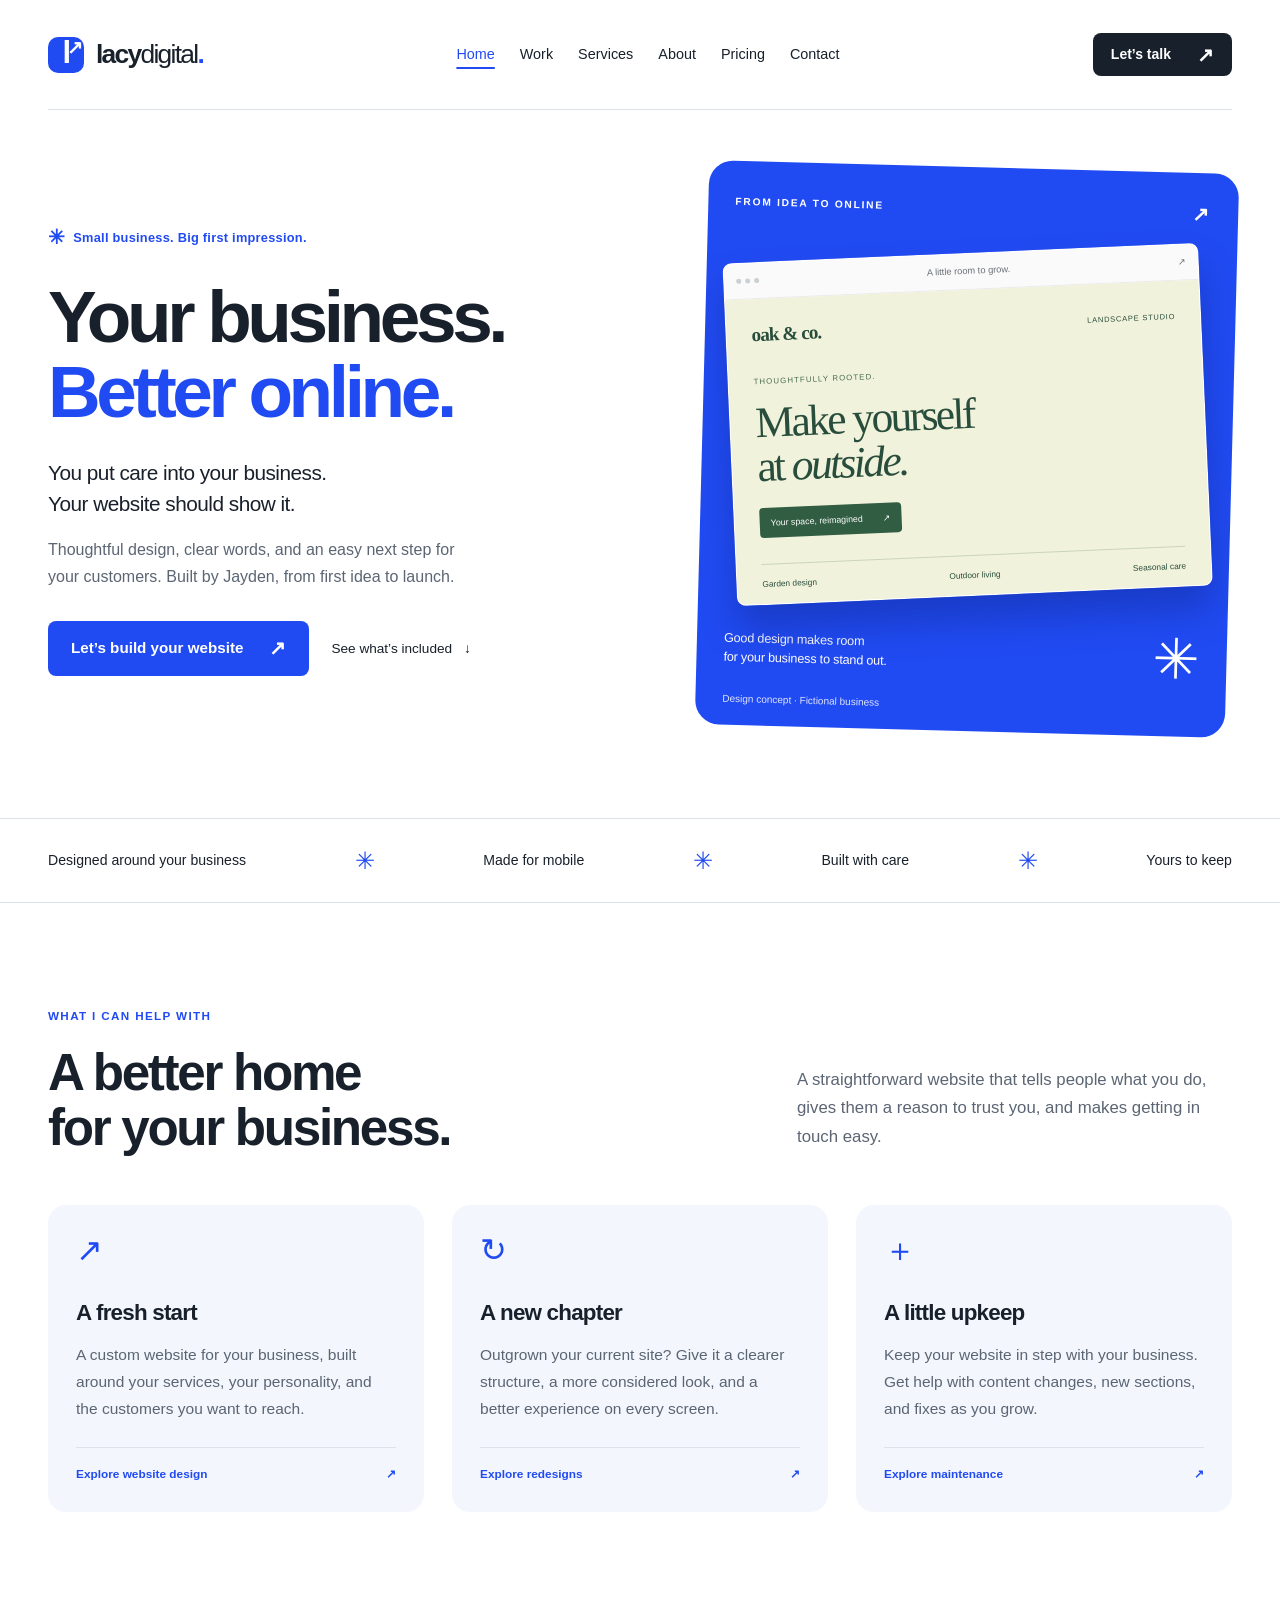
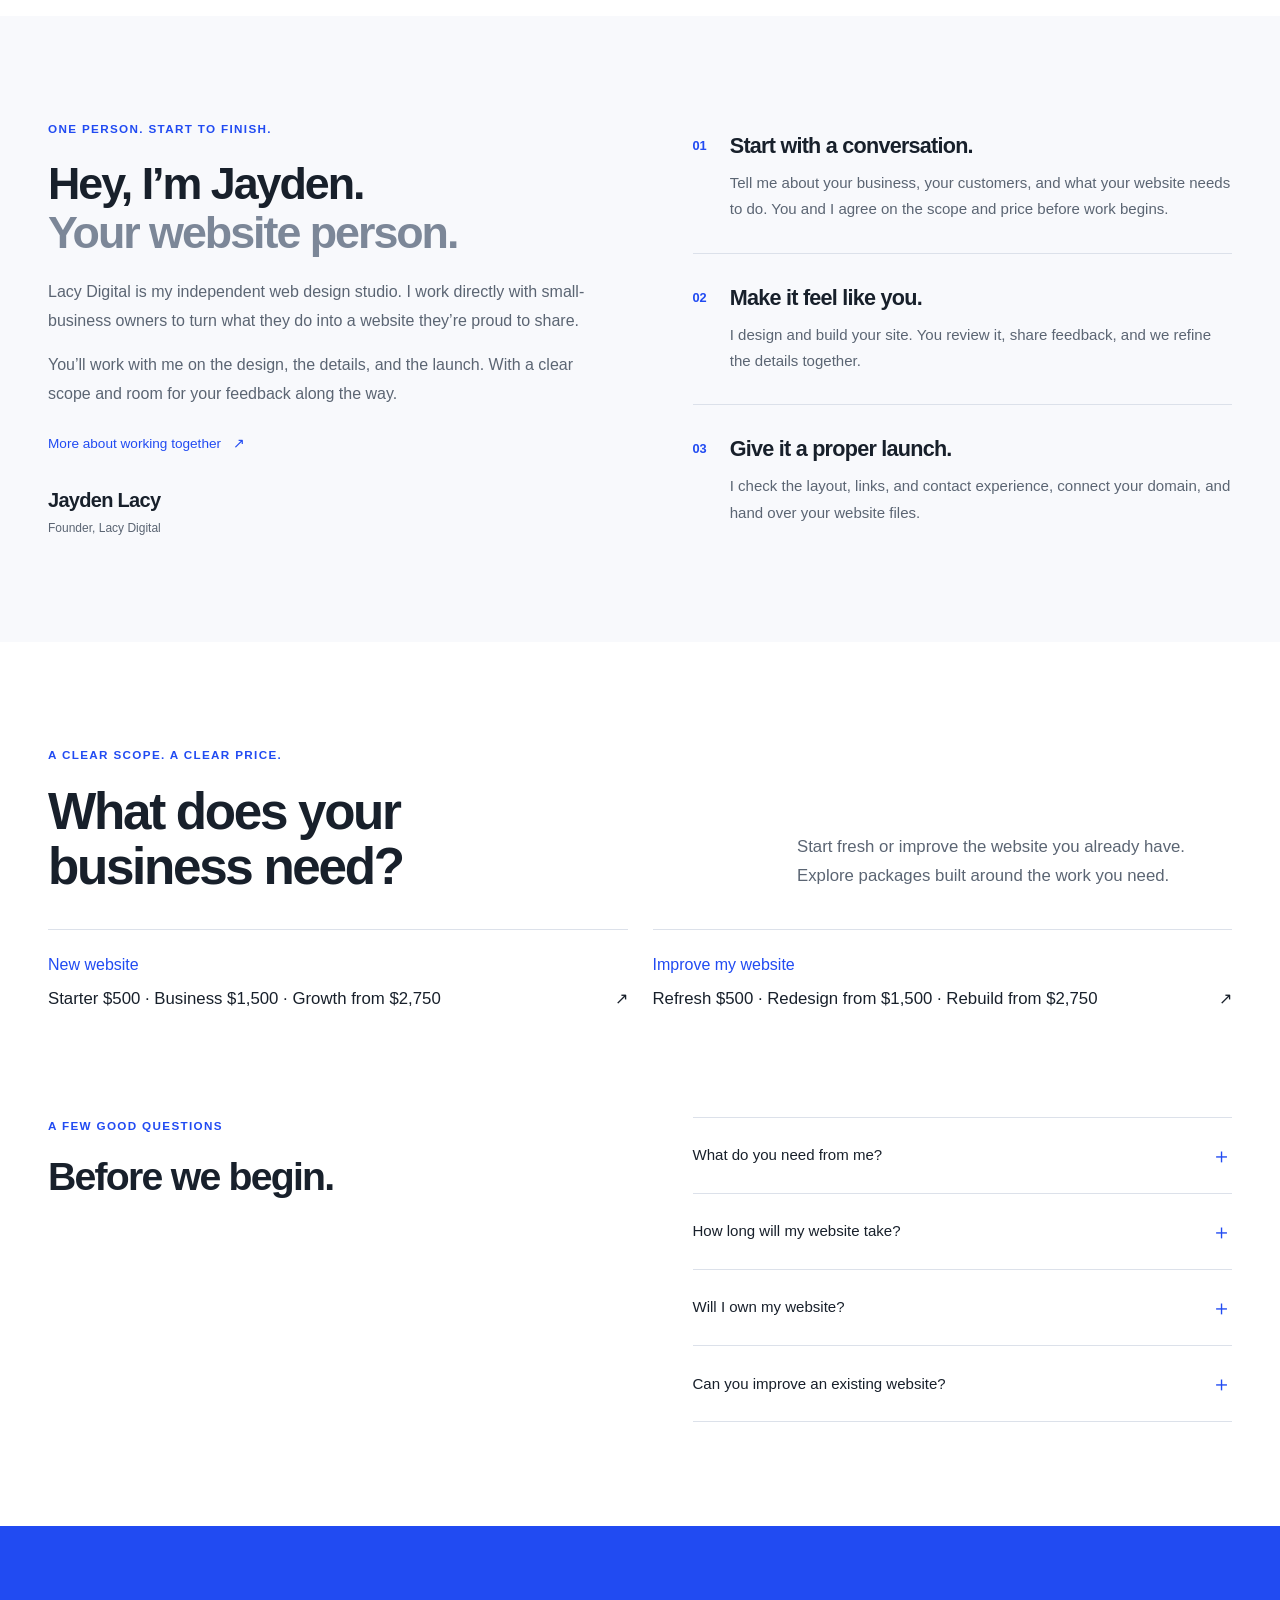
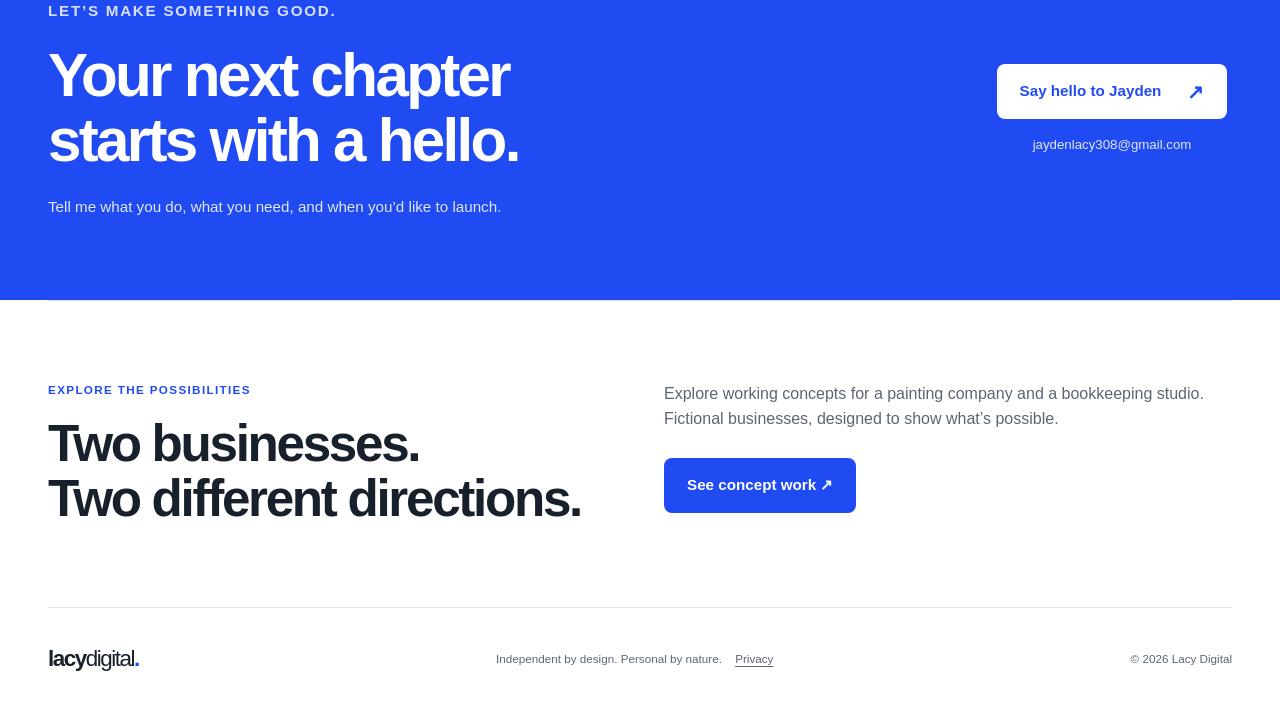
==== commit 356020ba: "Add concept portfolio, inquiry delivery groundwork and launch polish" ====
--- a/index.html
+++ b/index.html
@@ -25,8 +25,9 @@
       >
       <nav aria-label="Main navigation">
         <a href="index.html" aria-current="page">Home</a
-        ><a href="services.html">Services</a><a href="about.html">About</a
-        ><a href="pricing.html">Pricing</a><a href="contact.html">Contact</a>
+        ><a href="work.html">Work</a><a href="services.html">Services</a
+        ><a href="about.html">About</a><a href="pricing.html">Pricing</a
+        ><a href="contact.html">Contact</a>
       </nav>
       <a
         class="button button-small button-dark"
@@ -311,13 +312,29 @@
           </div>
         </div>
       </section>
+      <section class="wrap launch-work">
+        <div>
+          <p class="eyebrow">EXPLORE THE POSSIBILITIES</p>
+          <h2>Two businesses.<br />Two different directions.</h2>
+        </div>
+        <div>
+          <p>
+            Explore working concepts for a painting company and a bookkeeping
+            studio. Fictional businesses, designed to show what’s possible.
+          </p>
+          <a class="button button-blue" href="work.html">See concept work ↗</a>
+        </div>
+      </section>
     </main>
     <footer class="wrap footer">
       <a class="brand" href="index.html"
         >lacy<span class="brand-light">digital</span
         ><span class="brand-period">.</span></a
       >
-      <p>Independent by design. Personal by nature.</p>
+      <p>
+        Independent by design. Personal by nature.
+        <a href="privacy.html">Privacy</a>
+      </p>
       <span>© <span id="year">2026</span> Lacy Digital</span>
     </footer>
     <script src="site.js"></script>
--- a/styles.css
+++ b/styles.css
@@ -1718,3 +1718,139 @@
     padding: 20px;
   }
 }
+
+/* Launch pages use the existing type and spacing system. */
+.form-trap {
+  position: absolute;
+  width: 1px;
+  height: 1px;
+  overflow: hidden;
+  clip-path: inset(50%);
+}
+.form-explanation a,
+.info-page p a,
+.footer p a {
+  text-decoration: underline;
+  text-underline-offset: 3px;
+}
+#inquiry-form > button {
+  margin: 8px 8px 0 0;
+}
+.info-page {
+  max-width: 900px;
+  padding-block: 80px;
+}
+.info-page h1 {
+  font-size: clamp(2.8rem, 6vw, 5rem);
+  margin: 16px 0 28px;
+}
+.info-page > p {
+  max-width: 720px;
+  margin: 20px 0;
+  font-size: 1.1rem;
+}
+.info-page h2 {
+  font-size: 1.8rem;
+  margin: 42px 0 14px;
+}
+.info-page .button {
+  margin-top: 18px;
+}
+.work-grid {
+  display: grid;
+  grid-template-columns: 1fr 1fr;
+  gap: 48px;
+}
+.work-grid h2 {
+  font-size: 2rem;
+  margin: 12px 0;
+}
+.work-grid .eyebrow {
+  margin-top: 28px;
+}
+.work-grid .text-link {
+  display: inline-block;
+  margin-top: 20px;
+}
+.work-preview {
+  min-height: 340px;
+  padding: 36px;
+  display: flex;
+  flex-direction: column;
+  justify-content: space-between;
+  border-radius: 18px;
+}
+.work-preview strong {
+  font-size: clamp(2rem, 3.5vw, 3.5rem);
+  line-height: 1.08;
+  letter-spacing: -0.04em;
+}
+.paint-preview {
+  background: #e6e9de;
+  color: #244b41;
+}
+.ledger-preview {
+  background: #dae5fb;
+  color: #243b69;
+}
+.ledger-preview strong {
+  font-family: Georgia, serif;
+  font-weight: normal;
+}
+.launch-work {
+  padding-block: 80px;
+  display: grid;
+  grid-template-columns: 1fr 1fr;
+  gap: 48px;
+  border-top: 1px solid var(--line);
+}
+.launch-work h2 {
+  margin-top: 18px;
+}
+.launch-work .button {
+  margin-top: 26px;
+}
+.site-header nav a {
+  padding-block: 10px;
+}
+@media (max-width: 760px) {
+  .work-grid,
+  .launch-work {
+    grid-template-columns: 1fr;
+    gap: 32px;
+  }
+  .info-page {
+    padding-block: 48px;
+  }
+  .work-preview {
+    min-height: 300px;
+  }
+  .site-header nav {
+    flex-wrap: wrap;
+    row-gap: 2px;
+  }
+  .launch-work {
+    padding-block: 48px;
+  }
+}
+
+.payment-note {
+  padding-block: 32px 64px;
+  max-width: 900px;
+}
+.payment-note h2 {
+  font-size: 1.6rem;
+  margin-bottom: 16px;
+}
+.payment-note p {
+  max-width: 720px;
+}
+
+.footer p {
+  display: block;
+}
+.footer p a {
+  display: inline-block;
+  margin-left: 10px;
+  padding: 8px 0;
+}
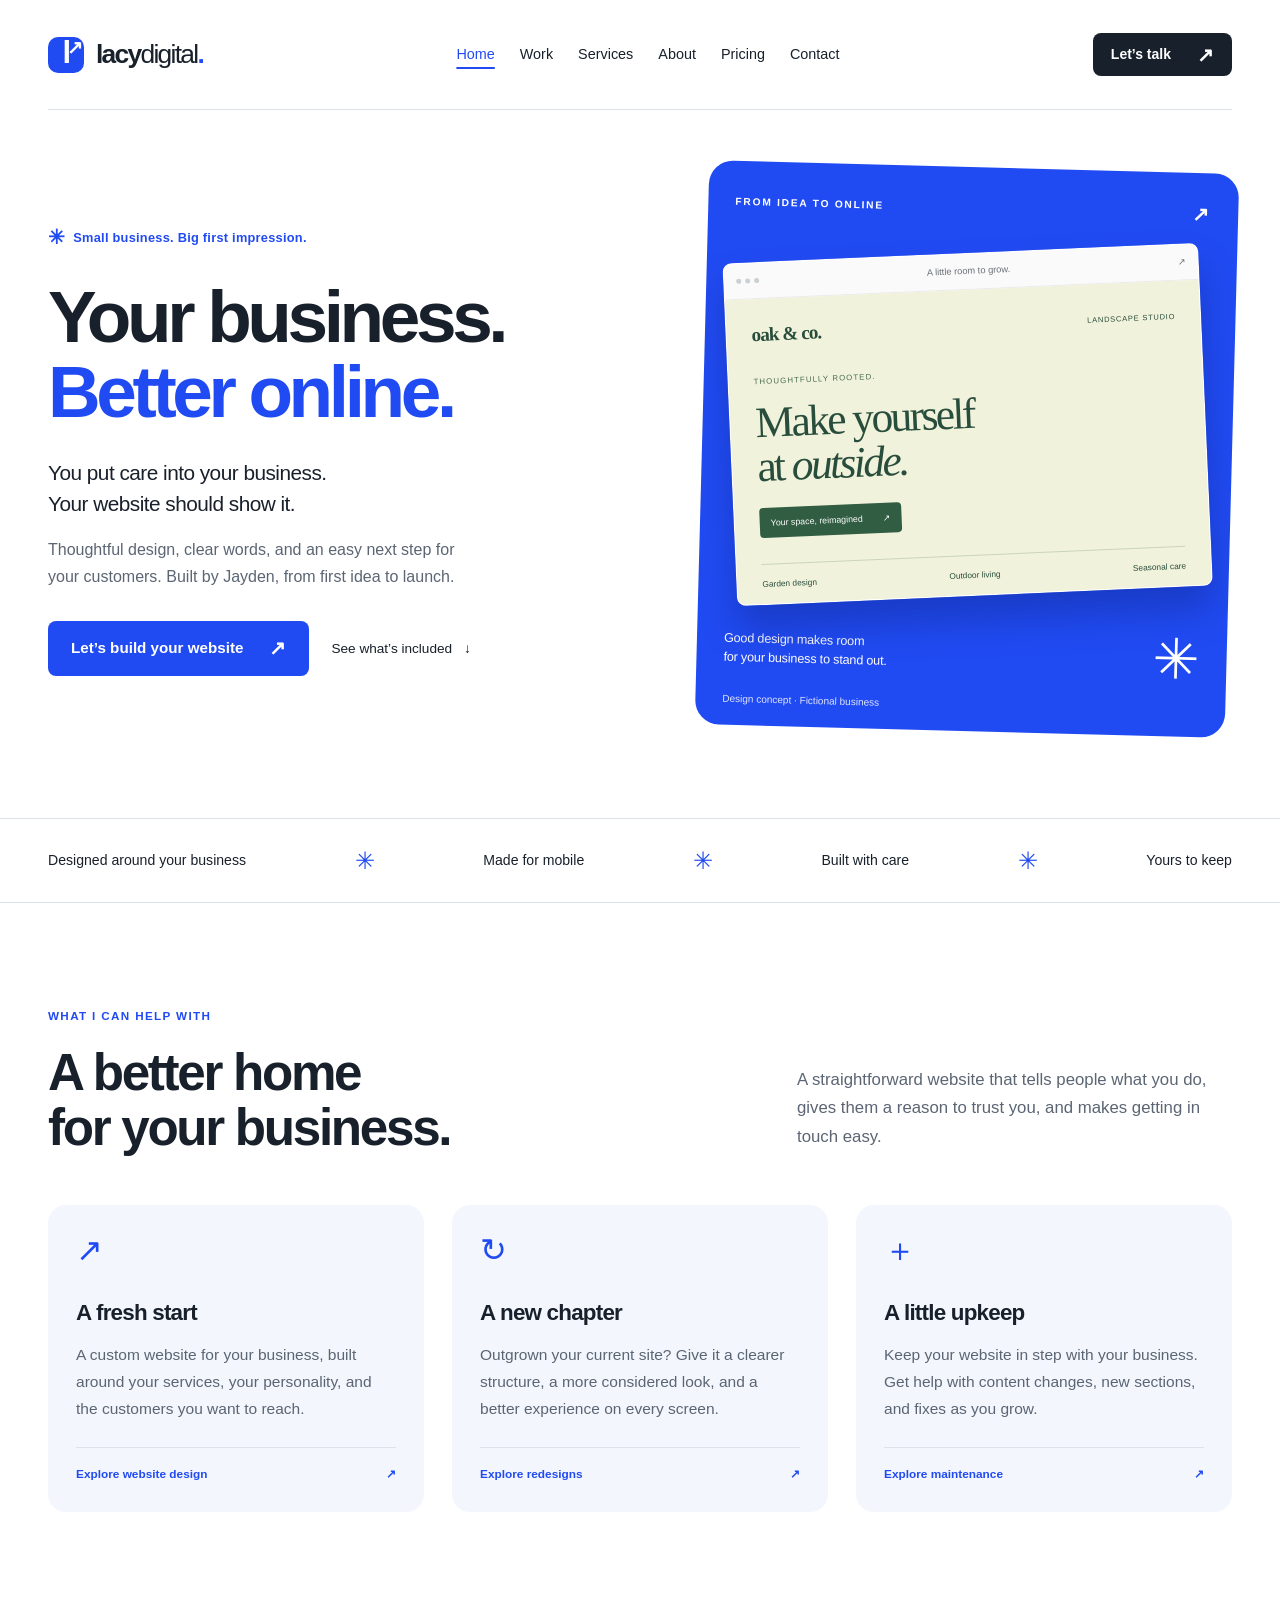
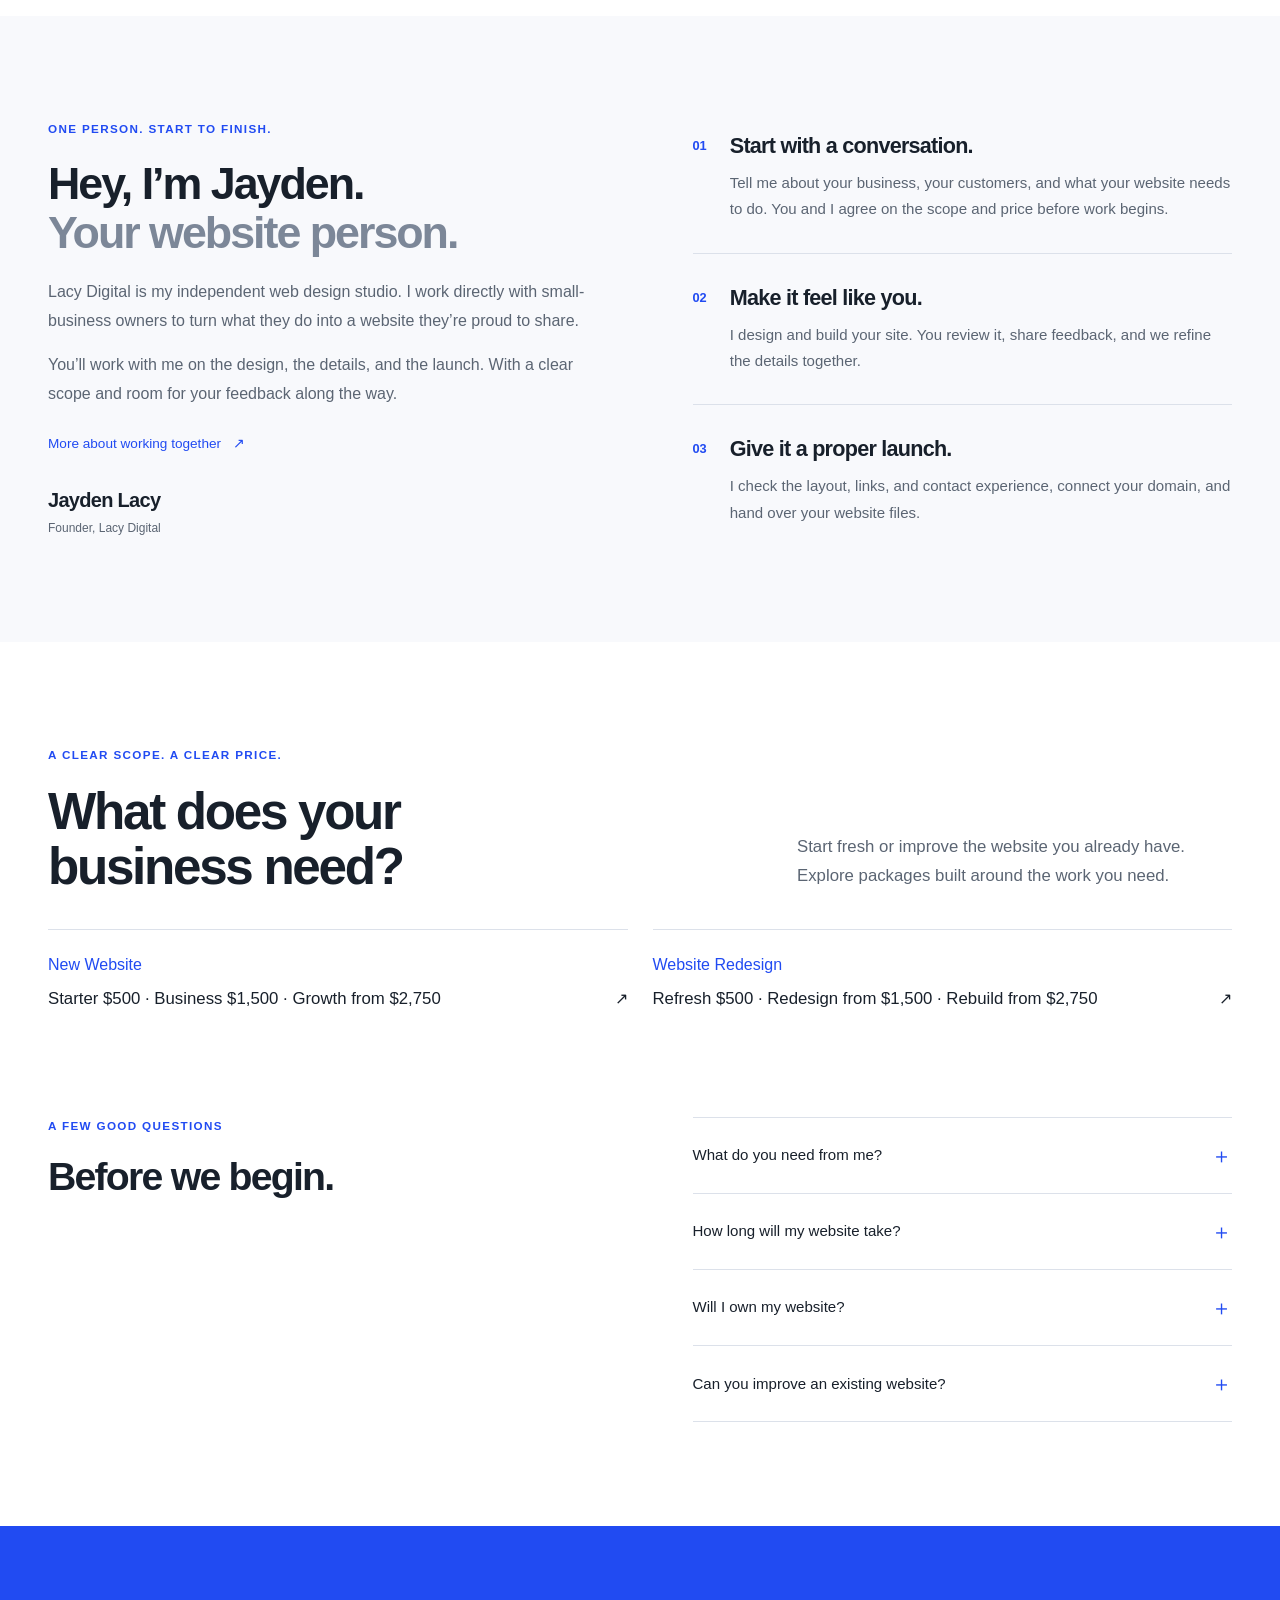
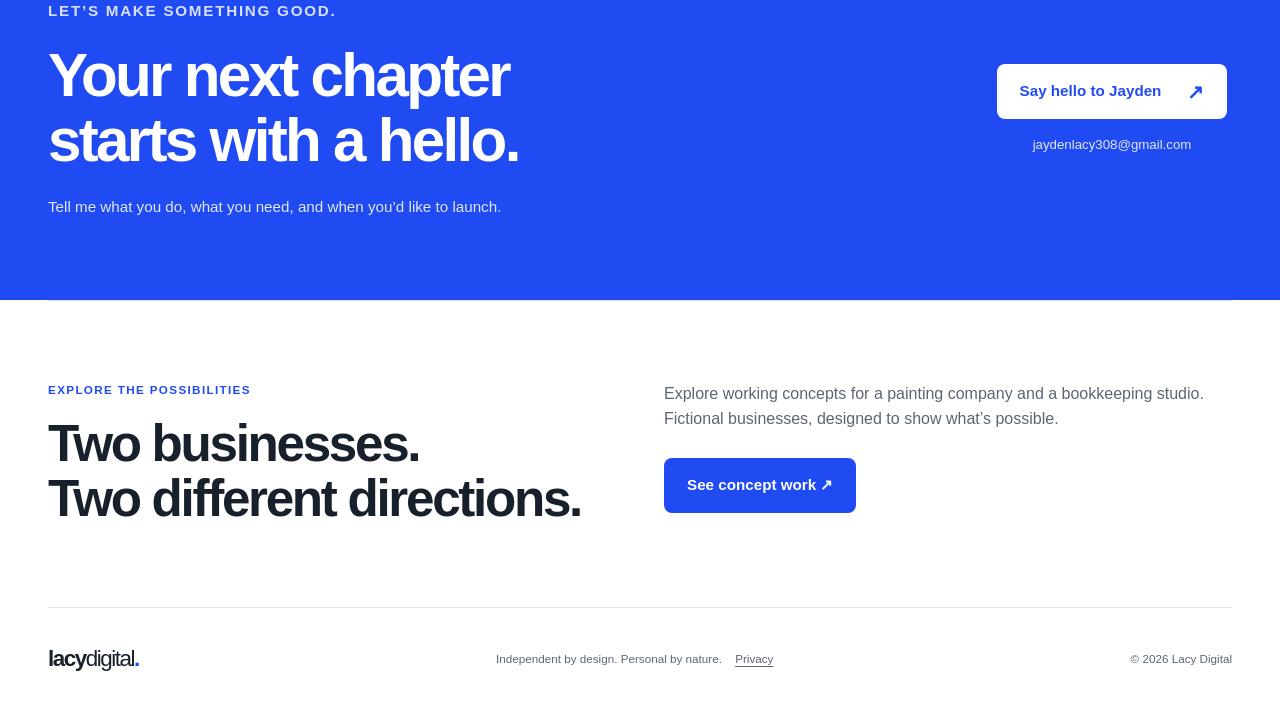
==== commit 840c6386: "Name project paths New Website and Website Redesign" ====
--- a/index.html
+++ b/index.html
@@ -230,11 +230,11 @@
         </div>
         <div class="home-tier-links pricing-paths">
           <a href="pricing.html?category=new"
-            ><span>New website</span
+            ><span>New Website</span
             ><strong>Starter $500 · Business $1,500 · Growth from $2,750</strong
             ><span aria-hidden="true">↗</span></a
           ><a href="pricing.html?category=existing"
-            ><span>Improve my website</span
+            ><span>Website Redesign</span
             ><strong
               >Refresh $500 · Redesign from $1,500 · Rebuild from $2,750</strong
             ><span aria-hidden="true">↗</span></a
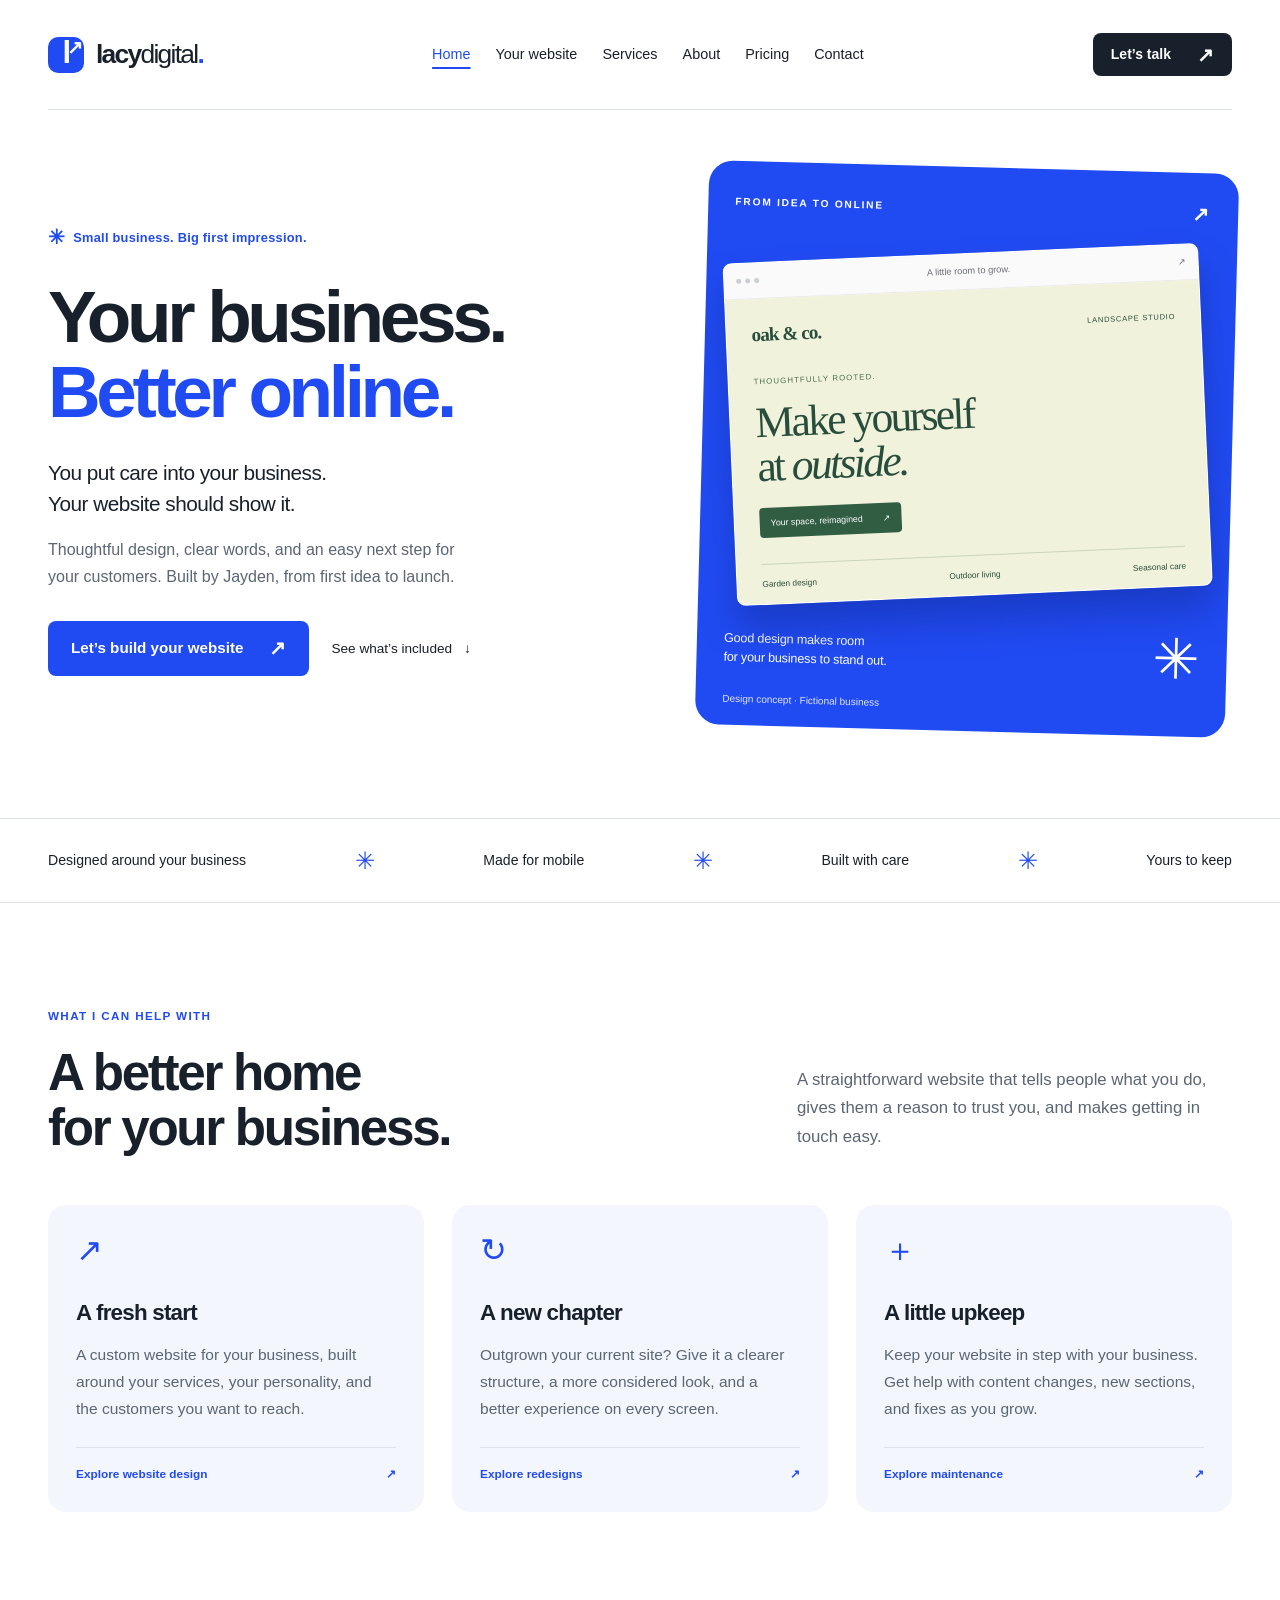
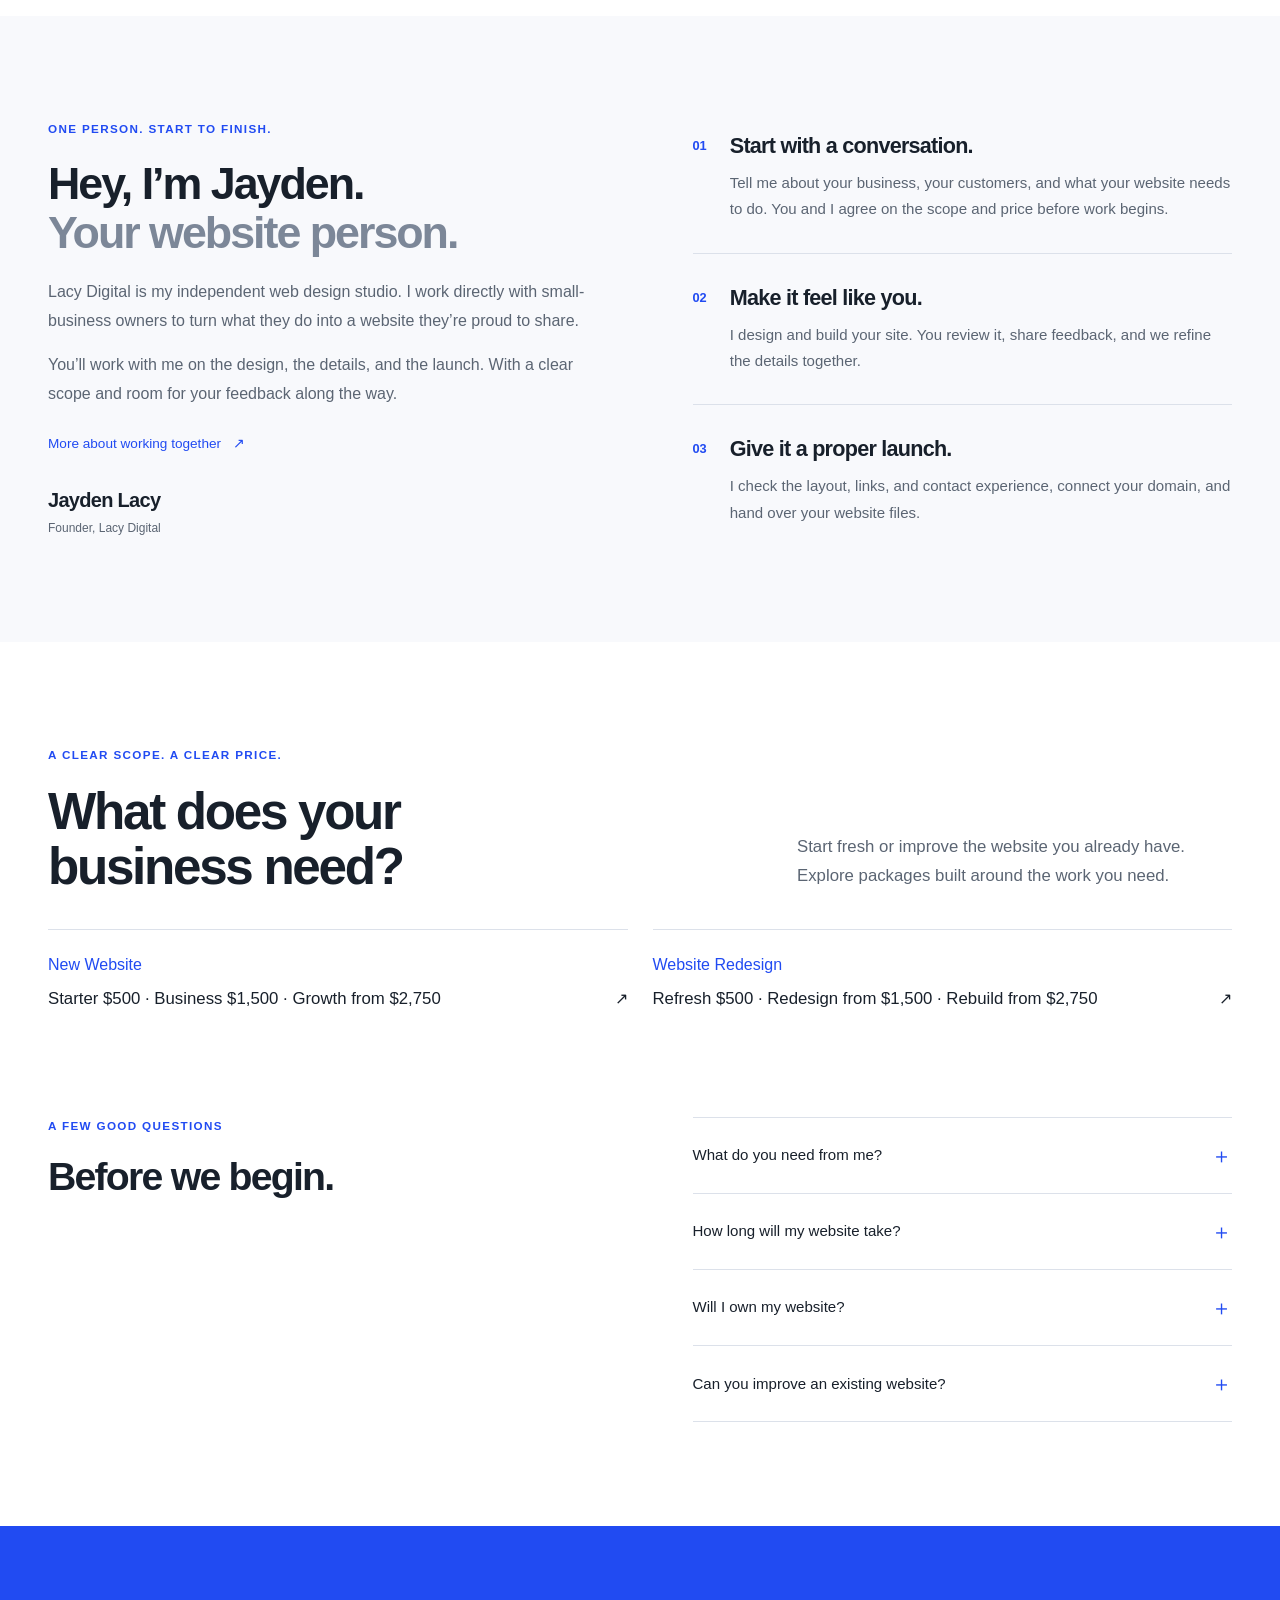
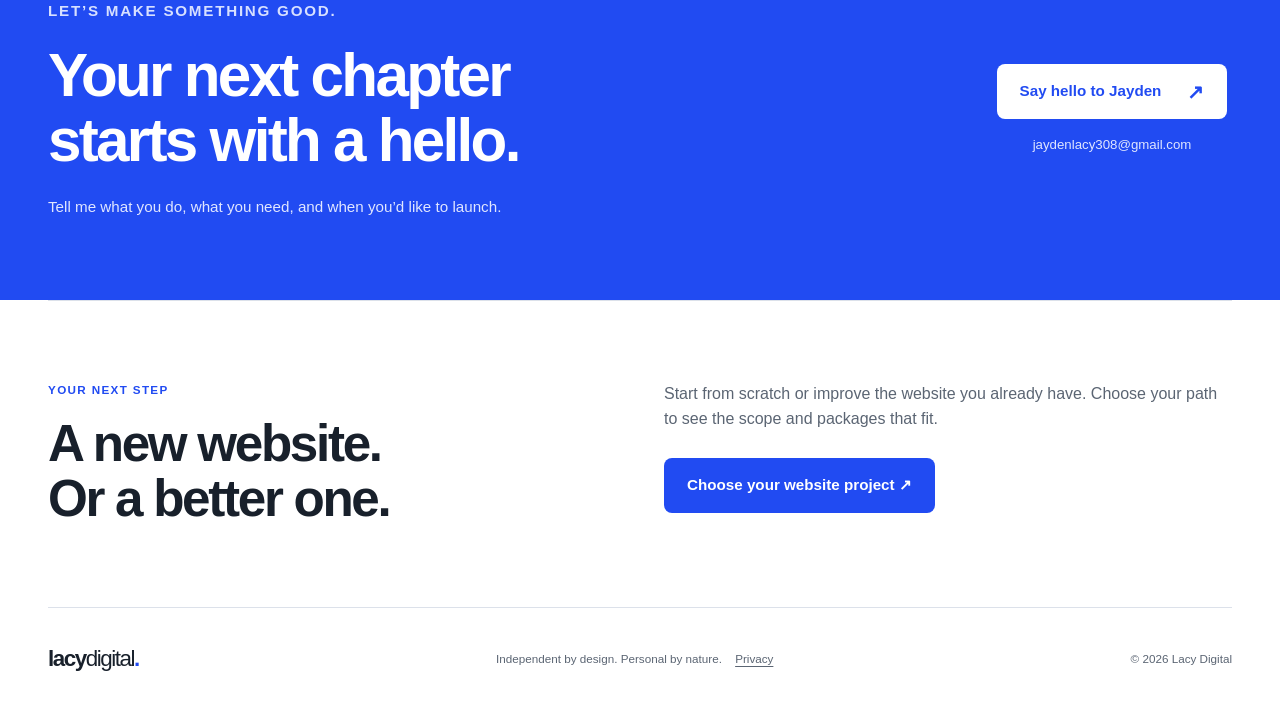
==== commit 1e01facb: "Use new website and redesign as the two project paths" ====
--- a/index.html
+++ b/index.html
@@ -25,7 +25,7 @@
       >
       <nav aria-label="Main navigation">
         <a href="index.html" aria-current="page">Home</a
-        ><a href="work.html">Work</a><a href="services.html">Services</a
+        ><a href="work.html">Your website</a><a href="services.html">Services</a
         ><a href="about.html">About</a><a href="pricing.html">Pricing</a
         ><a href="contact.html">Contact</a>
       </nav>
@@ -314,15 +314,17 @@
       </section>
       <section class="wrap launch-work">
         <div>
-          <p class="eyebrow">EXPLORE THE POSSIBILITIES</p>
-          <h2>Two businesses.<br />Two different directions.</h2>
+          <p class="eyebrow">YOUR NEXT STEP</p>
+          <h2>A new website.<br />Or a better one.</h2>
         </div>
         <div>
           <p>
-            Explore working concepts for a painting company and a bookkeeping
-            studio. Fictional businesses, designed to show what’s possible.
-          </p>
-          <a class="button button-blue" href="work.html">See concept work ↗</a>
+            Start from scratch or improve the website you already have. Choose
+            your path to see the scope and packages that fit.
+          </p>
+          <a class="button button-blue" href="work.html"
+            >Choose your website project ↗</a
+          >
         </div>
       </section>
     </main>
--- a/styles.css
+++ b/styles.css
@@ -1854,3 +1854,52 @@
   margin-left: 10px;
   padding: 8px 0;
 }
+
+/* Two project paths, each a single accessible link. */
+.project-paths {
+  gap: 24px;
+}
+.project-path {
+  display: flex;
+  flex-direction: column;
+  align-items: flex-start;
+  padding: 40px;
+  border: 1px solid var(--line);
+  border-radius: 18px;
+  background: var(--pale);
+}
+.project-path:nth-child(2) {
+  background: #fff;
+}
+.project-path .eyebrow {
+  margin: 0 0 24px;
+}
+.project-path h2 {
+  font-family: var(--font);
+  font-size: clamp(2rem, 3vw, 2.8rem);
+  margin: 0 0 20px;
+}
+.project-path p {
+  margin-bottom: 28px;
+  max-width: 460px;
+}
+.path-options {
+  margin-top: auto;
+  font-size: 0.9rem;
+  color: var(--muted);
+}
+.project-path .text-link {
+  margin-top: 24px;
+  color: var(--blue);
+}
+.project-path:hover {
+  border-color: var(--blue);
+}
+@media (max-width: 760px) {
+  .project-path {
+    padding: 28px;
+  }
+  .site-header nav {
+    column-gap: 18px;
+  }
+}
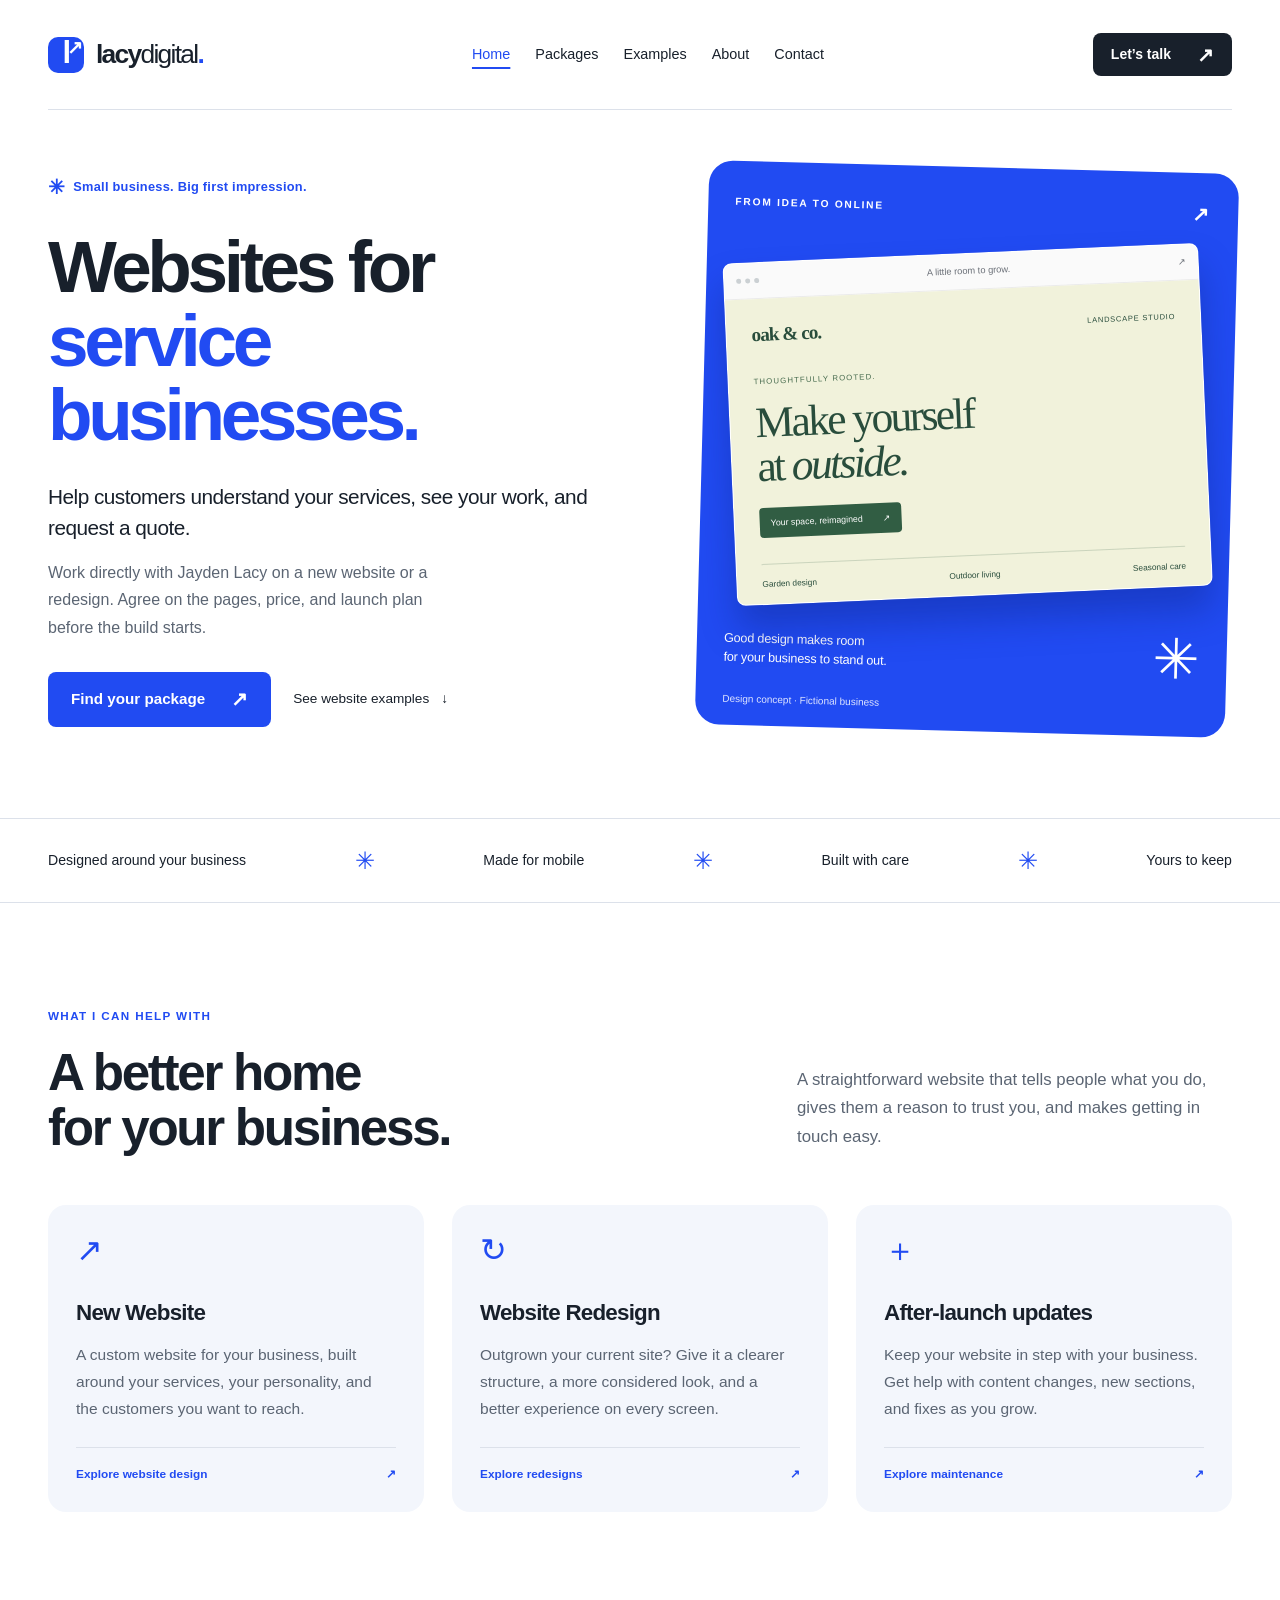
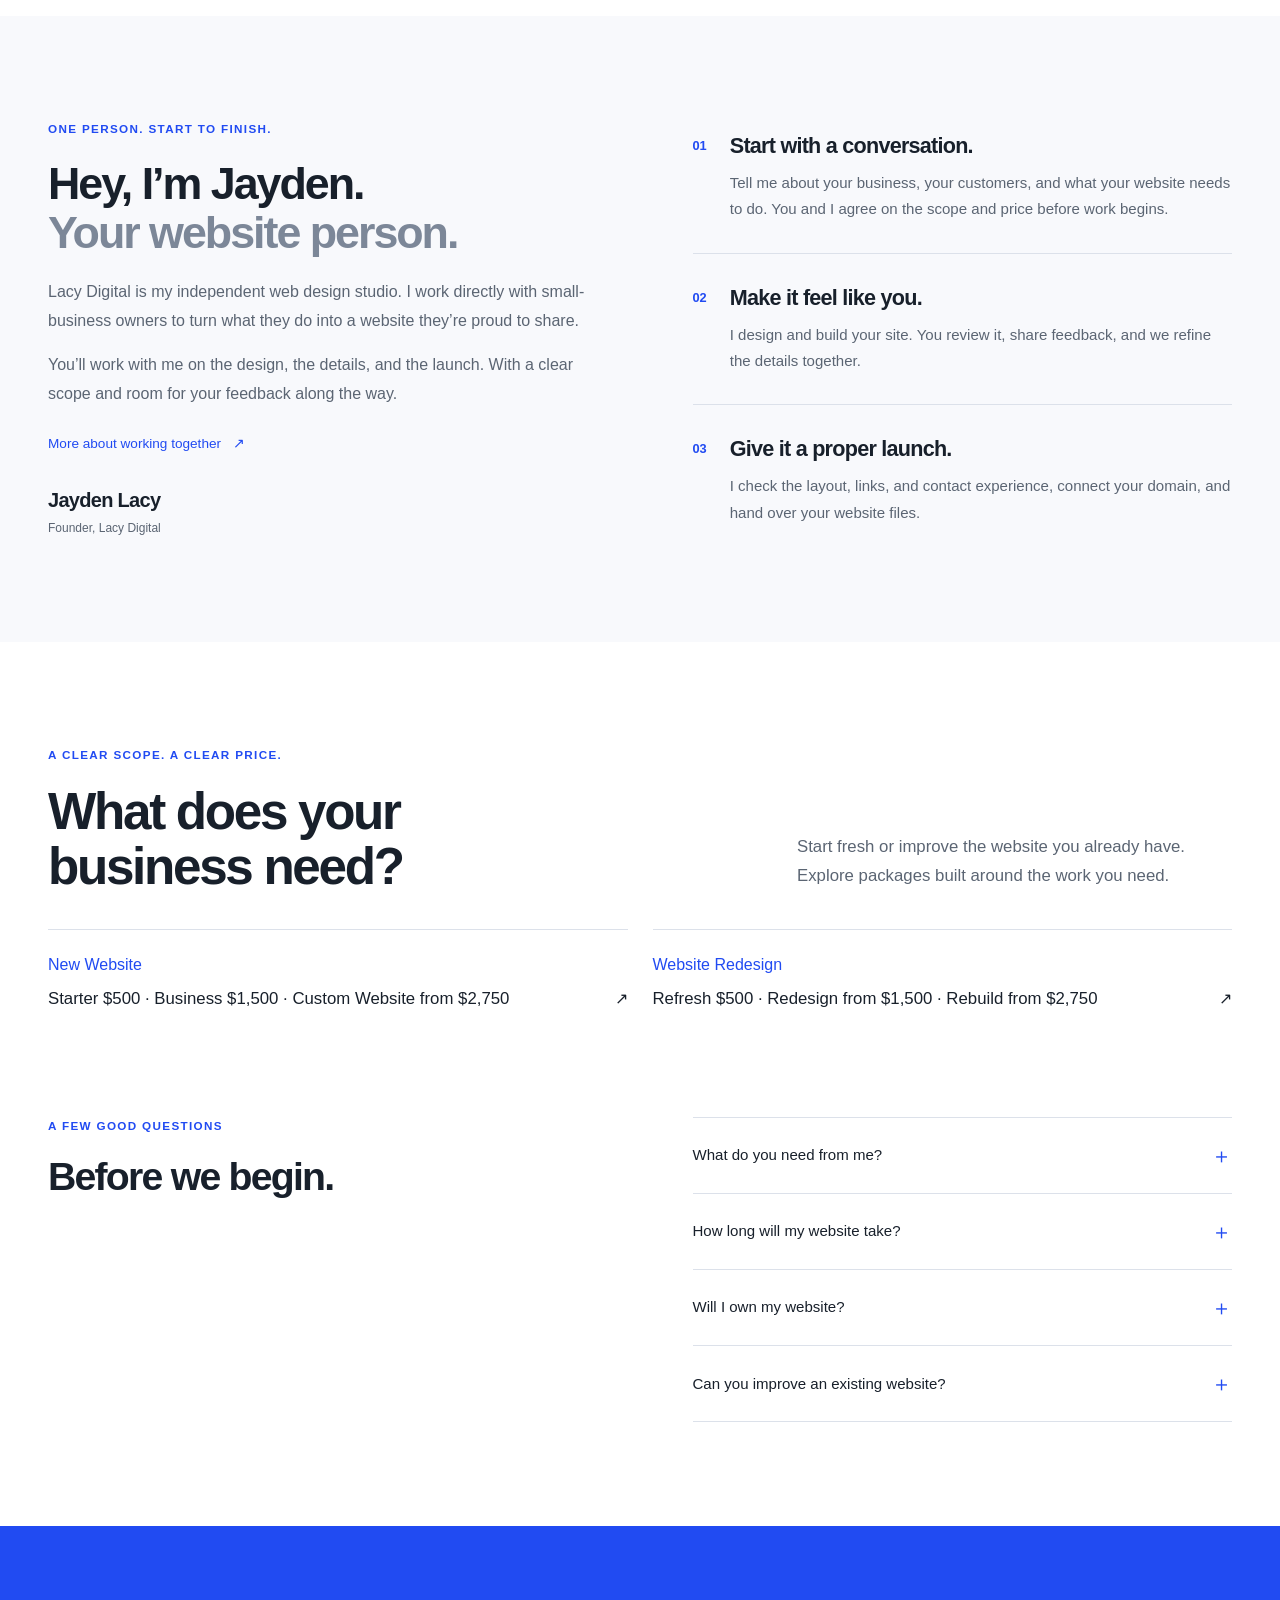
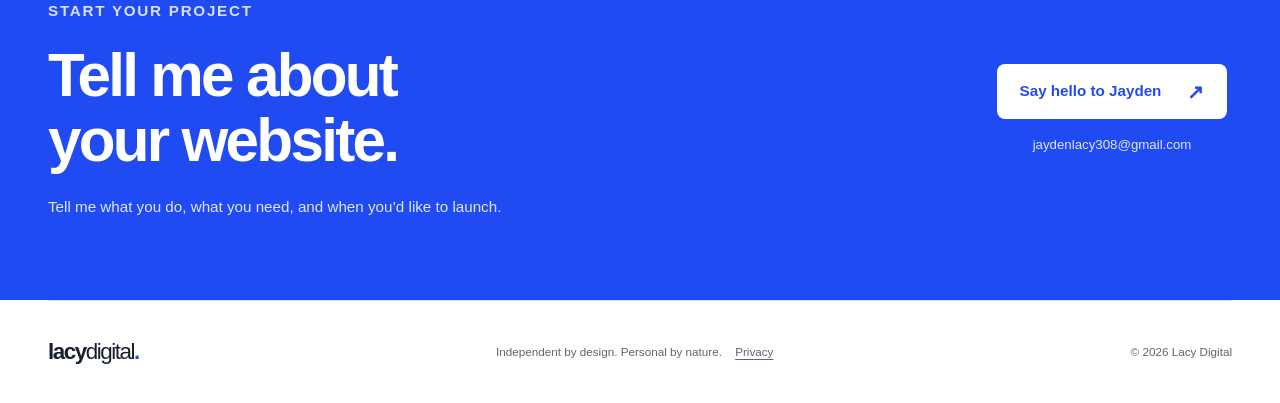
==== commit cfaeae00: "Simplify packages and inquiry flow; clarify ownership and support" ====
--- a/index.html
+++ b/index.html
@@ -13,7 +13,7 @@
       rel="icon"
       href="data:image/svg+xml,%3Csvg xmlns='http://www.w3.org/2000/svg' viewBox='0 0 40 40'%3E%3Crect width='40' height='40' rx='10' fill='%23214bf2'/%3E%3Cpath d='M12 10v20h17v-6H18V10z' fill='white'/%3E%3C/svg%3E"
     />
-    <link rel="stylesheet" href="styles.css" />
+    <link rel="stylesheet" href="styles.css?v=20260927-polish" />
   </head>
   <body class="page-index">
     <a class="skip-link" href="#main">Skip to content</a>
@@ -25,13 +25,10 @@
       >
       <nav aria-label="Main navigation">
         <a href="index.html" aria-current="page">Home</a
-        ><a href="work.html">Your website</a><a href="services.html">Services</a
-        ><a href="about.html">About</a><a href="pricing.html">Pricing</a
-        ><a href="contact.html">Contact</a>
+        ><a href="pricing.html">Packages</a><a href="examples.html">Examples</a
+        ><a href="about.html">About</a><a href="contact.html">Contact</a>
       </nav>
-      <a
-        class="button button-small button-dark"
-        href="mailto:jaydenlacy308@gmail.com?subject=Website%20project%20inquiry"
+      <a class="button button-small button-dark" href="contact.html"
         >Let’s talk <span aria-hidden="true">↗</span></a
       >
     </header>
@@ -44,20 +41,21 @@
             Big first impression.
           </p>
           <h1 id="hero-title">
-            Your business.<br /><span>Better online.</span>
+            Websites for<br /><span>service businesses.</span>
           </h1>
           <p class="hero-description">
-            You put care into your business.<br />Your website should show it.
+            Help customers understand your services, see your work, and request
+            a quote.
           </p>
           <p class="hero-detail">
-            Thoughtful design, clear words, and an easy next step for your
-            customers. Built by Jayden, from first idea to launch.
+            Work directly with Jayden Lacy on a new website or a redesign. Agree
+            on the pages, price, and launch plan before the build starts.
           </p>
           <div class="hero-actions">
-            <a class="button button-blue" href="#contact"
-              >Let’s build your website <span aria-hidden="true">↗</span></a
-            ><a class="text-link" href="services.html"
-              >See what’s included <span aria-hidden="true">↓</span></a
+            <a class="button button-blue" href="pricing.html"
+              >Find your package <span aria-hidden="true">↗</span></a
+            ><a class="text-link" href="examples.html"
+              >See website examples <span aria-hidden="true">↓</span></a
             >
           </div>
         </div>
@@ -126,7 +124,7 @@
         <div class="services-grid">
           <article class="service">
             <div class="service-icon" aria-hidden="true">↗</div>
-            <h3>A fresh start</h3>
+            <h3>New Website</h3>
             <p>
               A custom website for your business, built around your services,
               your personality, and the customers you want to reach.
@@ -139,7 +137,7 @@
           </article>
           <article class="service">
             <div class="service-icon" aria-hidden="true">↻</div>
-            <h3>A new chapter</h3>
+            <h3>Website Redesign</h3>
             <p>
               Outgrown your current site? Give it a clearer structure, a more
               considered look, and a better experience on every screen.
@@ -150,7 +148,7 @@
           </article>
           <article class="service">
             <div class="service-icon" aria-hidden="true">＋</div>
-            <h3>A little upkeep</h3>
+            <h3>After-launch updates</h3>
             <p>
               Keep your website in step with your business. Get help with
               content changes, new sections, and fixes as you grow.
@@ -231,7 +229,9 @@
         <div class="home-tier-links pricing-paths">
           <a href="pricing.html?category=new"
             ><span>New Website</span
-            ><strong>Starter $500 · Business $1,500 · Growth from $2,750</strong
+            ><strong
+              >Starter $500 · Business $1,500 · Custom Website from
+              $2,750</strong
             ><span aria-hidden="true">↗</span></a
           ><a href="pricing.html?category=existing"
             ><span>Website Redesign</span
@@ -295,36 +295,19 @@
       <section id="contact" class="contact-section">
         <div class="wrap contact-layout">
           <div>
-            <p class="eyebrow">LET’S MAKE SOMETHING GOOD.</p>
-            <h2>Your next chapter<br />starts with a hello.</h2>
+            <p class="eyebrow">START YOUR PROJECT</p>
+            <h2>Tell me about<br />your website.</h2>
             <p>
               Tell me what you do, what you need, and when you’d like to launch.
             </p>
           </div>
           <div class="contact-action">
-            <a
-              class="button button-white"
-              href="mailto:jaydenlacy308@gmail.com?subject=Website%20project%20inquiry"
+            <a class="button button-white" href="contact.html"
               >Say hello to Jayden <span aria-hidden="true">↗</span></a
             ><a class="email-label" href="mailto:jaydenlacy308@gmail.com"
               >jaydenlacy308@gmail.com</a
             >
           </div>
-        </div>
-      </section>
-      <section class="wrap launch-work">
-        <div>
-          <p class="eyebrow">YOUR NEXT STEP</p>
-          <h2>A new website.<br />Or a better one.</h2>
-        </div>
-        <div>
-          <p>
-            Start from scratch or improve the website you already have. Choose
-            your path to see the scope and packages that fit.
-          </p>
-          <a class="button button-blue" href="work.html"
-            >Choose your website project ↗</a
-          >
         </div>
       </section>
     </main>
--- a/styles.css
+++ b/styles.css
@@ -1903,3 +1903,30 @@
     column-gap: 18px;
   }
 }
+
+.ownership-guide {
+  padding-block: 40px 72px;
+}
+.ownership-guide > h2 {
+  font-size: 2.2rem;
+  margin-bottom: 32px;
+}
+.after-grid {
+  display: grid;
+  grid-template-columns: repeat(3, 1fr);
+  gap: 32px;
+}
+.after-grid h3 {
+  margin-bottom: 16px;
+}
+.ownership-guide > p {
+  margin-top: 28px;
+}
+@media (max-width: 760px) {
+  .after-grid {
+    grid-template-columns: 1fr;
+  }
+}
+#selected-package {
+  margin-bottom: 24px;
+}
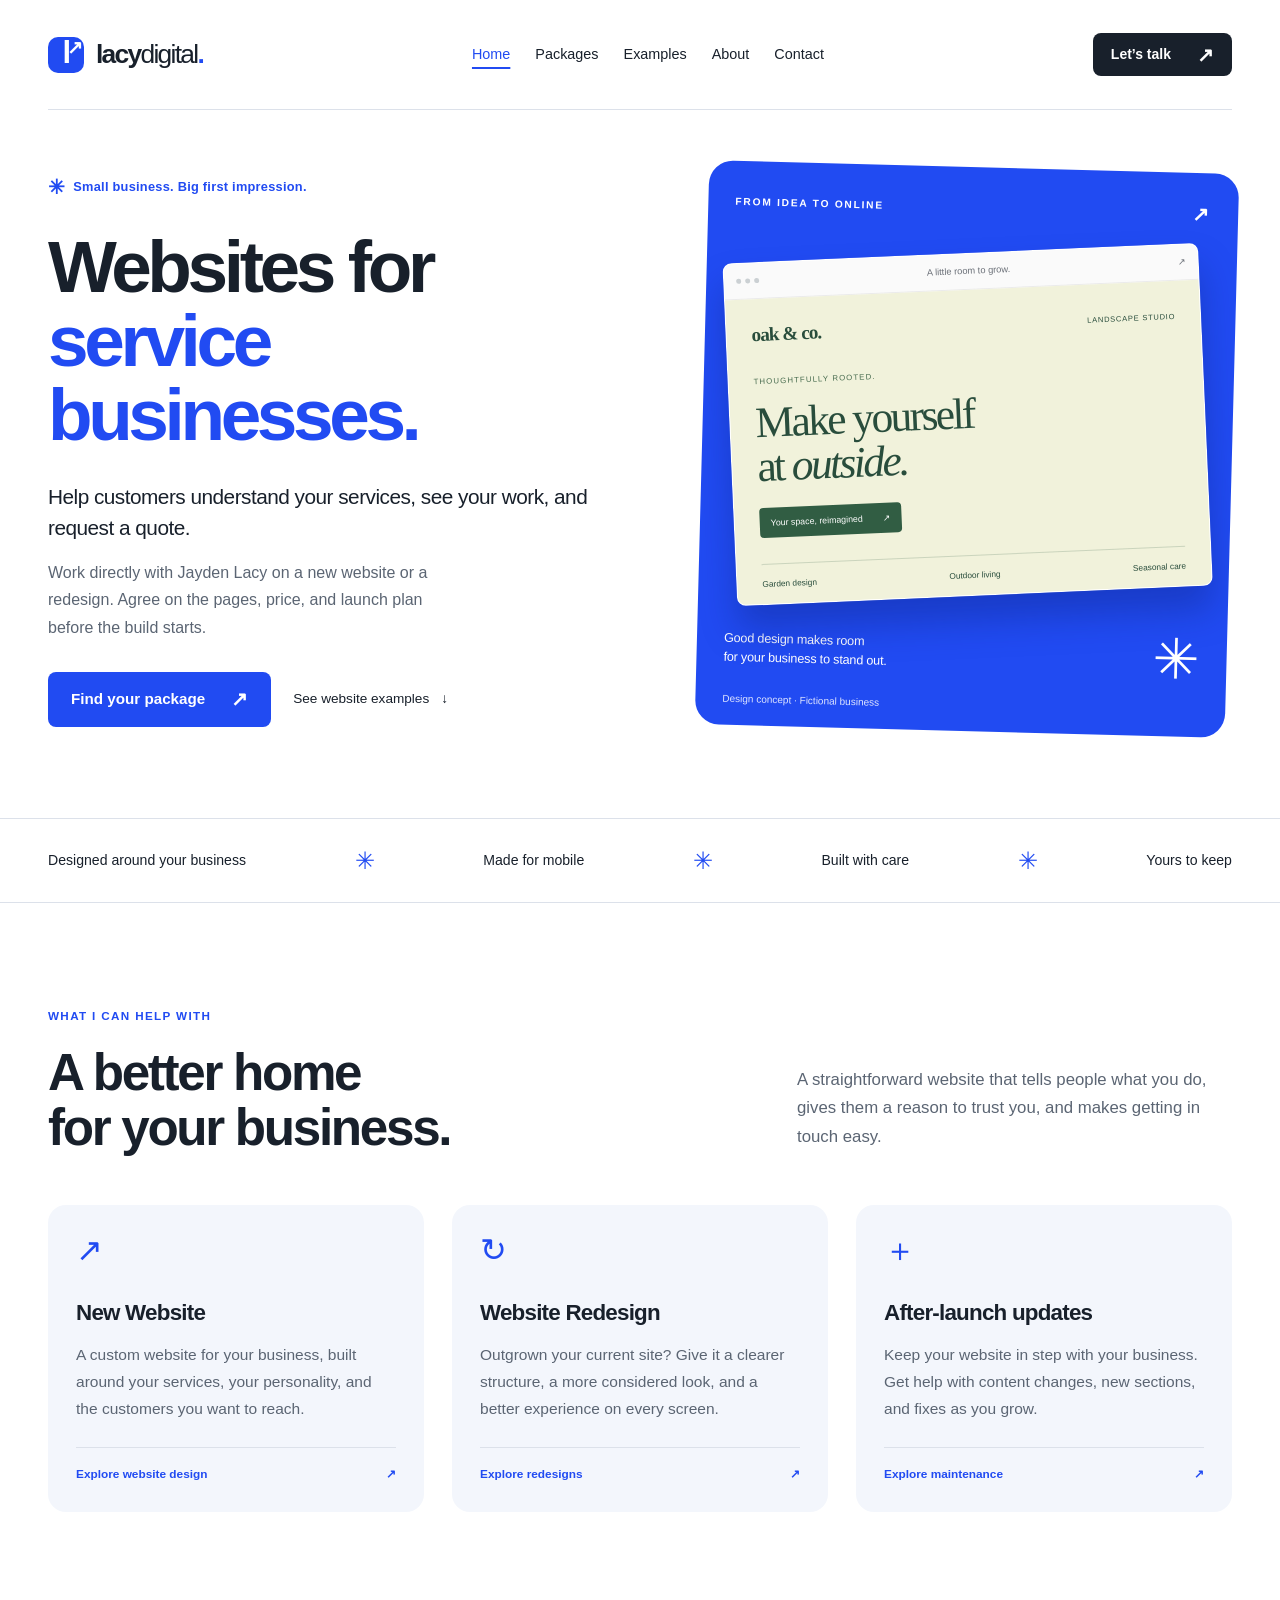
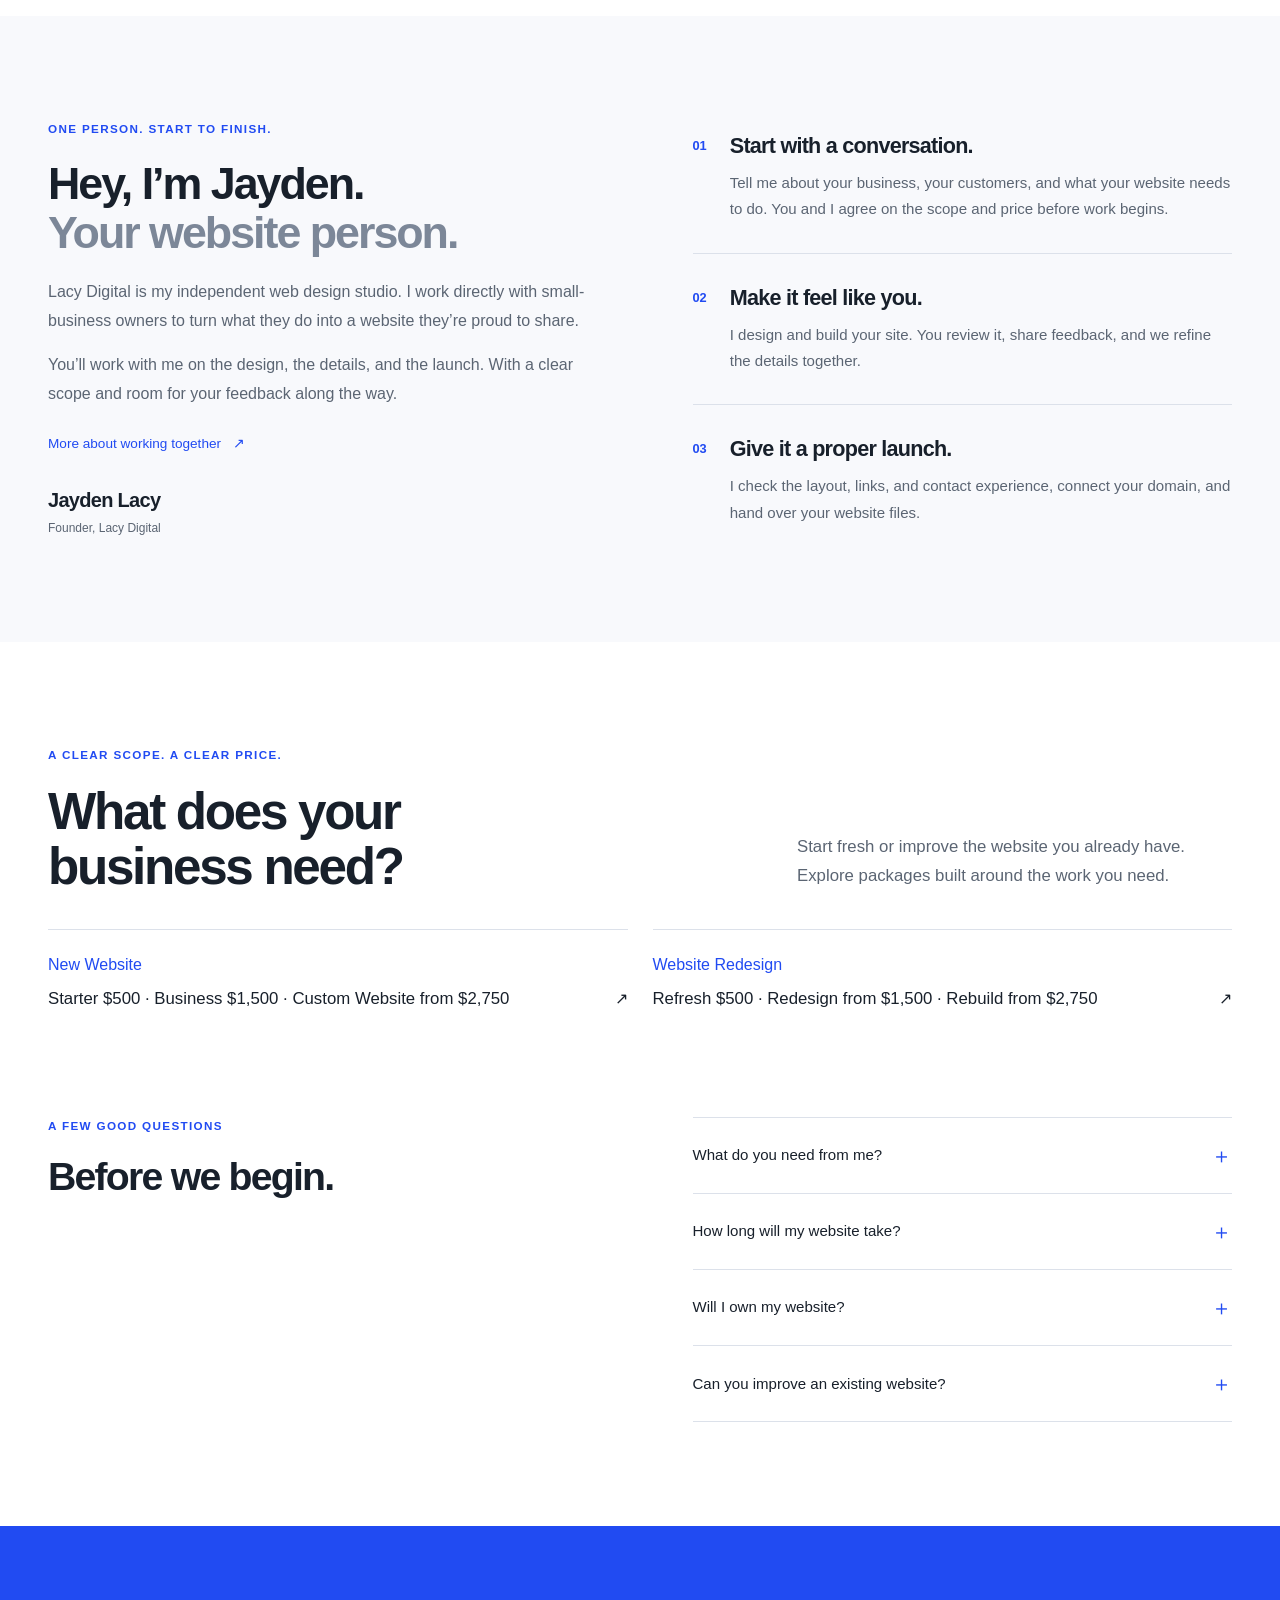
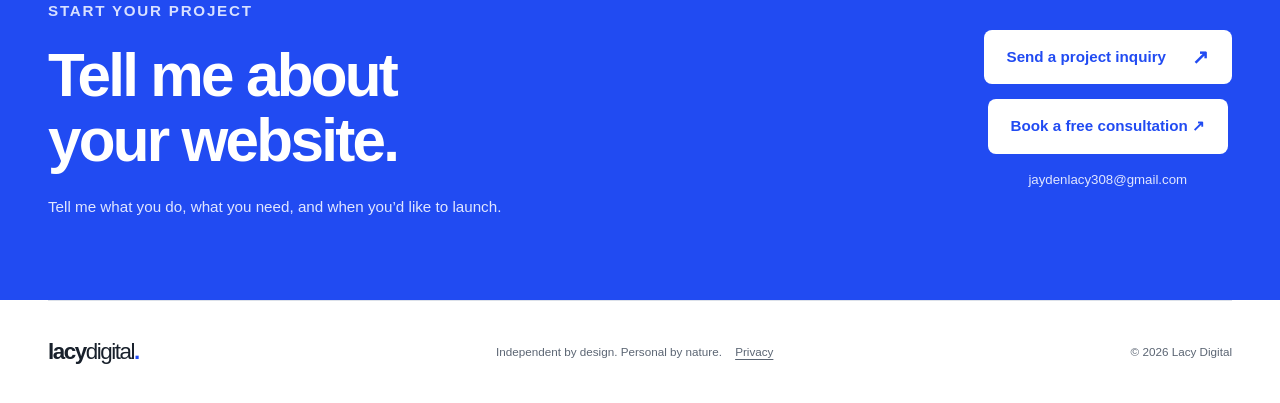
==== commit 67b9e91f: "Improve inquiry actions and add direct homepage booking" ====
--- a/index.html
+++ b/index.html
@@ -303,7 +303,13 @@
           </div>
           <div class="contact-action">
             <a class="button button-white" href="contact.html"
-              >Say hello to Jayden <span aria-hidden="true">↗</span></a
+              >Send a project inquiry <span aria-hidden="true">↗</span></a
+            ><a
+              class="button button-white"
+              href="https://calendar.app.google/GCGKV7UynxmS5RdNA"
+              target="_blank"
+              rel="noopener noreferrer"
+              >Book a free consultation ↗</a
             ><a class="email-label" href="mailto:jaydenlacy308@gmail.com"
               >jaydenlacy308@gmail.com</a
             >
@@ -322,6 +328,6 @@
       </p>
       <span>© <span id="year">2026</span> Lacy Digital</span>
     </footer>
-    <script src="site.js"></script>
+    <script src="site.js?v=20260928-contact"></script>
   </body>
 </html>
--- a/styles.css
+++ b/styles.css
@@ -1549,6 +1549,24 @@
   gap: 85px;
   padding-block: 75px;
   align-items: start;
+}
+.consultation-note {
+  margin-top: 36px;
+  padding-top: 24px;
+  border-top: 1px solid var(--line);
+  max-width: 440px;
+}
+.consultation-note h2 {
+  font-size: clamp(22px, 2vw, 28px);
+  line-height: 1.2;
+  letter-spacing: -0.035em;
+  margin: 8px 0 12px;
+}
+.consultation-note .button { margin: 8px 0 0; }
+.consultation-note .booking-caption {
+  font-size: 13px;
+  line-height: 1.5;
+  margin-top: 12px;
 }
 .inquiry-heading h1 {
   font-size: clamp(2.8rem, 4.5vw, 4rem);
